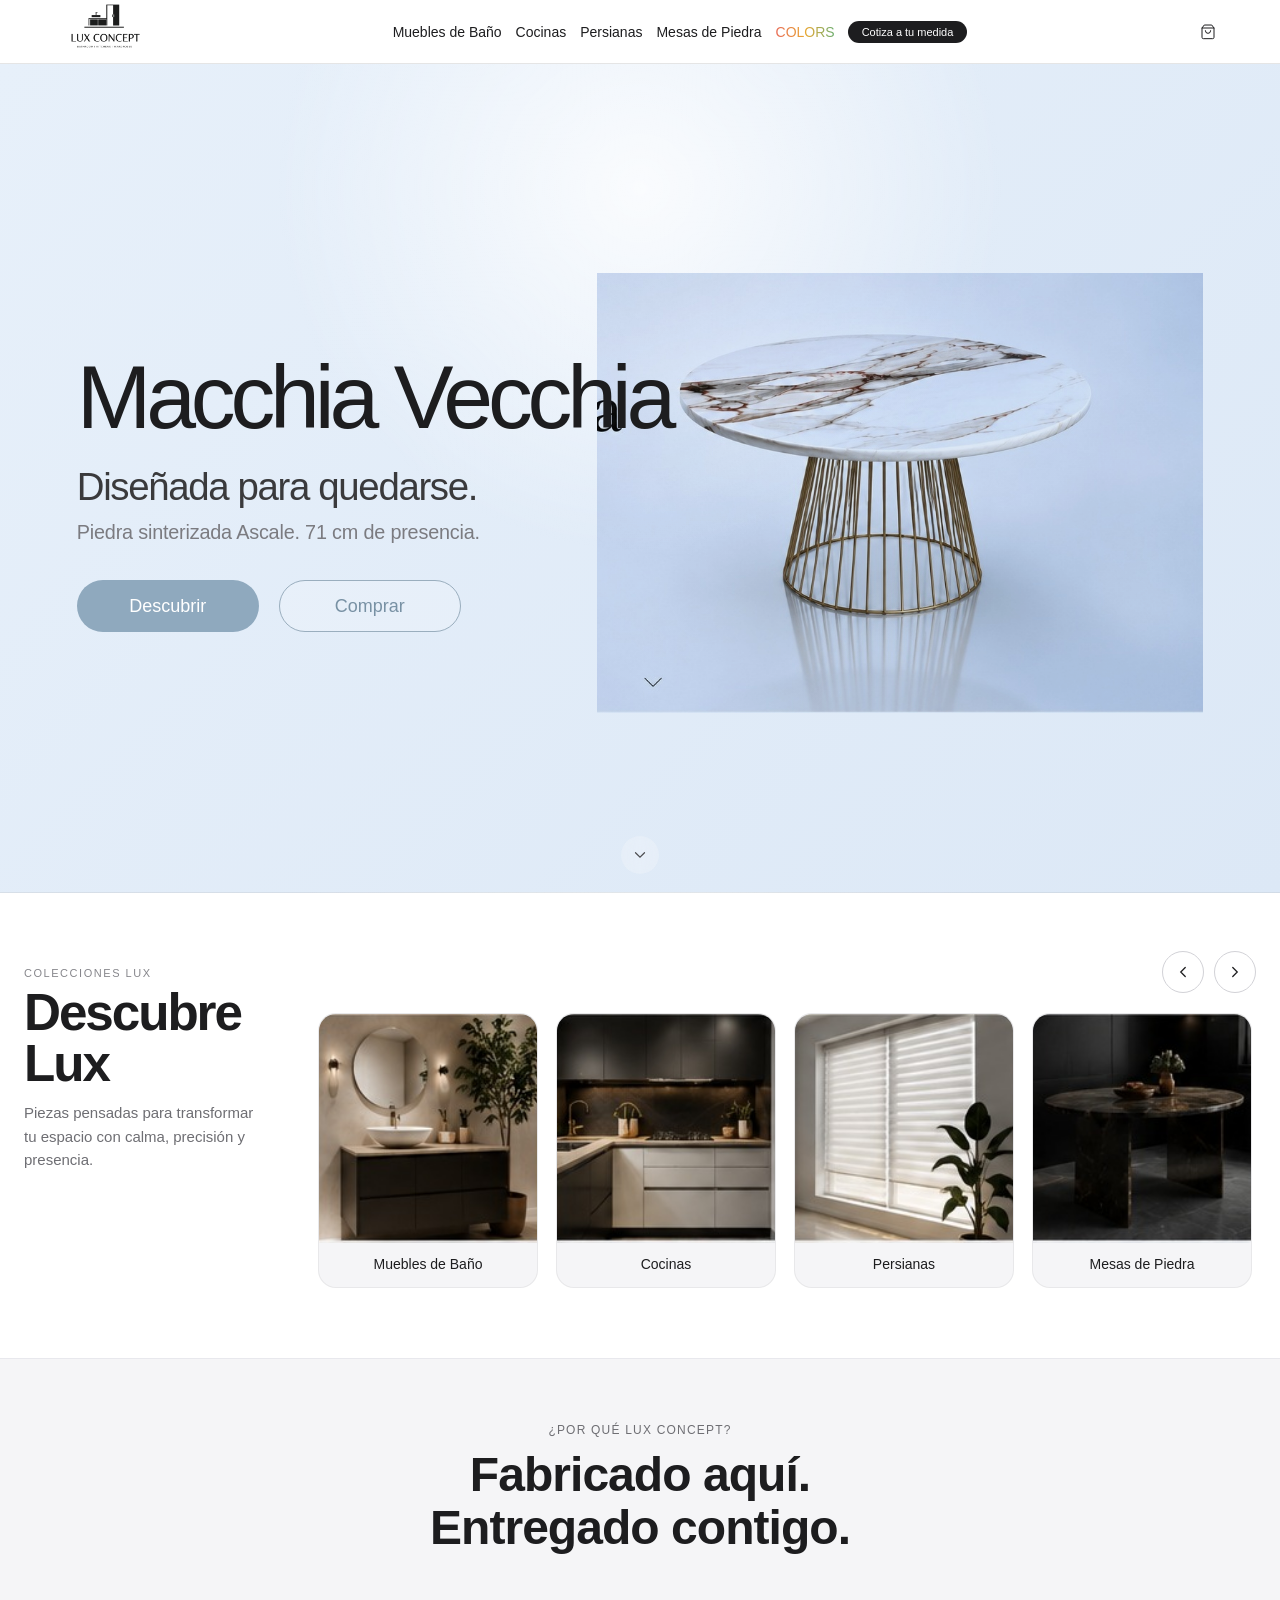
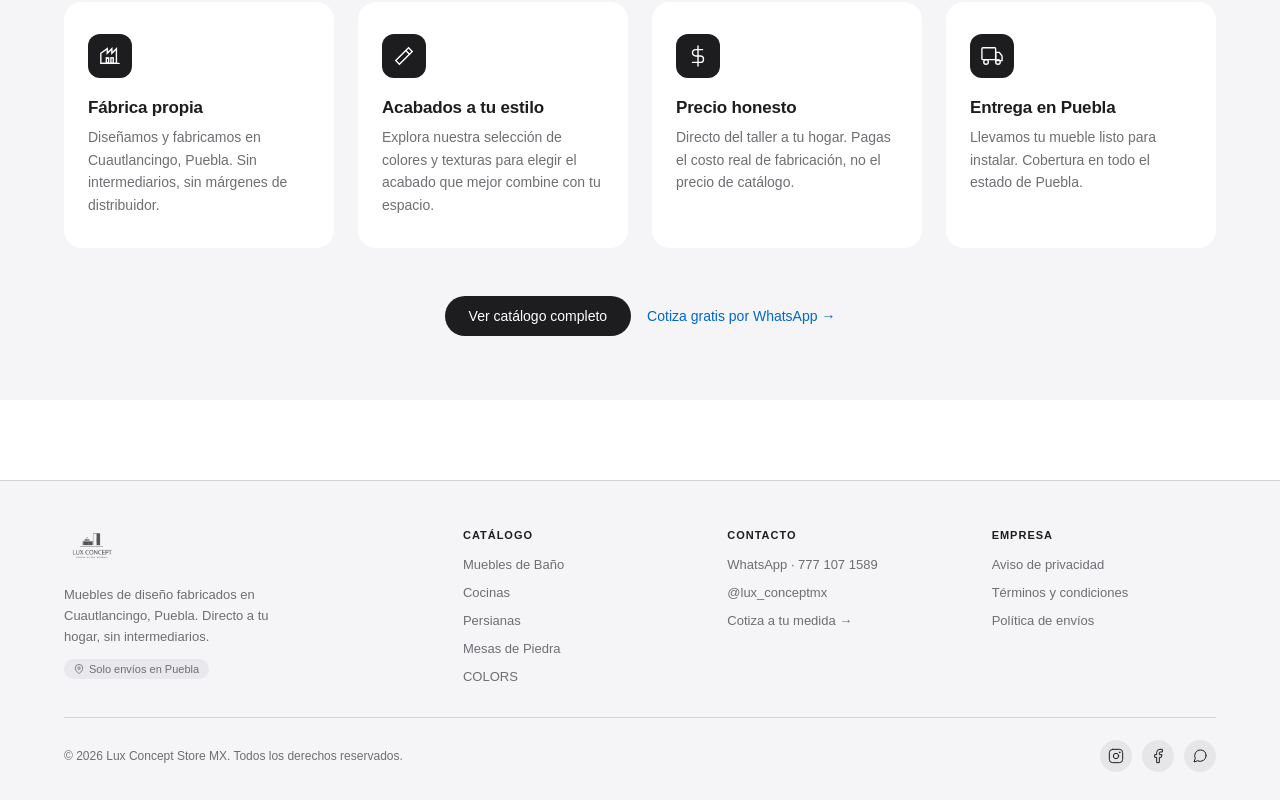
==== index.html @ 11c5e04a "Update index.html" ====
<!DOCTYPE html>
<html lang="es">
<head>
  <meta name="lux-build" content="2026-06-24-lux-self-contained-07">
  <meta charset="UTF-8">
  <link rel="icon" type="image/svg+xml" href="favicon.svg">
  <meta name="description" content="Lux Concept Store MX — Muebles de diseño fabricados en Puebla. Muebles de baño, cocinas, persianas, mesas de piedra y más. Entrega directa en Puebla, sin intermediarios.">
  <meta name="keywords" content="muebles puebla, muebles de baño puebla, cocinas puebla, persianas puebla, mesas de piedra, muebles a medida puebla">
  <meta name="author" content="Lux Concept Store MX">
  <meta name="robots" content="index, follow">
  <meta property="og:title" content="Lux Concept Store MX — Muebles · Puebla">
  <meta property="og:description" content="Muebles de diseño fabricados en Cuautlancingo. Entrega directa en Puebla. Tu espacio, elevado. Hecho para presumirse.">
  <meta property="og:type" content="website">
  <meta property="og:locale" content="es_MX">
  <meta property="og:image" content="https://luxstoremx.netlify.app/assets/campaigns/macchia-vecchia-campaign.png">
  <meta property="og:image:alt" content="Mesa Macchia Vecchia de piedra sinterizada Ascale">
  <link rel="stylesheet" href="css/footer.css">
  <meta name="viewport" content="width=device-width, initial-scale=1.0">
  <title>Lux Concept — Muebles · Puebla</title>
  <link rel="stylesheet" href="css/nav.css">
  <link rel="stylesheet" href="css/main.css">
  <link rel="stylesheet" href="css/mobile.css">
  <link rel="canonical" href="https://luxstoremx.netlify.app/">

  <style>
    html{scroll-behavior:smooth}

    
  </style>


  <style>
    :root{
      --macchia-bg:#e7f0fa;
      --macchia-bg-deep:#dce8f6;
      --macchia-title:#1d1d1f;
      --macchia-tagline:#3a3a3c;
      --macchia-spec:#7b7b80;
      --macchia-blue:#8fa9be;
      --macchia-blue-hover:#7e9ab1;
      --macchia-border:#9aaebe;
      --macchia-font:-apple-system,BlinkMacSystemFont,"SF Pro Display",
                     "SF Pro Text","Helvetica Neue","Segoe UI",Arial,sans-serif;
    }

    .macchia-live{
      width:100%;
      margin:0;
      overflow:hidden;
      background:
        radial-gradient(circle at 50% 15%,rgba(255,255,255,.82),transparent 38%),
        linear-gradient(135deg,var(--macchia-bg) 0%,var(--macchia-bg-deep) 100%);
      border-bottom:1px solid rgba(29,29,31,.08);
    }

    .macchia-live-inner{
      position:relative;
      width:min(1440px,100%);
      min-height:calc(100vh - 72px);
      margin:0 auto;
      padding:72px 6% 42px;
      display:grid;
      grid-template-columns:minmax(360px,.9fr) minmax(520px,1.1fr);
      align-items:center;
      gap:24px;
    }

    .macchia-live-copy{
      position:relative;
      z-index:2;
      max-width:690px;
    }

    .macchia-live-copy h1{
      margin:0;
      color:var(--macchia-title);
      font-family:var(--macchia-font);
      font-size:clamp(64px,7vw,112px);
      font-weight:500;
      line-height:.98;
      letter-spacing:-.058em;
      white-space:nowrap;
      -webkit-font-smoothing:antialiased;
    }

    .macchia-live-tagline{
      margin:24px 0 12px;
      color:var(--macchia-tagline);
      font-family:var(--macchia-font);
      font-size:clamp(30px,3vw,48px);
      font-weight:400;
      line-height:1.08;
      letter-spacing:-.035em;
    }

    .macchia-live-spec{
      margin:0;
      color:var(--macchia-spec);
      font-family:var(--macchia-font);
      font-size:clamp(18px,1.55vw,27px);
      font-weight:400;
      line-height:1.35;
      letter-spacing:-.01em;
    }

    .macchia-live-actions{
      display:flex;
      gap:20px;
      margin-top:34px;
      align-items:center;
    }

    .macchia-live-actions a{
      min-width:182px;
      padding:16px 30px;
      border-radius:999px;
      font-family:var(--macchia-font);
      font-size:18px;
      font-weight:500;
      line-height:1;
      text-align:center;
      text-decoration:none;
      transition:background .2s ease,color .2s ease,transform .2s ease;
      outline:none;
      -webkit-tap-highlight-color:transparent;
    }

    .macchia-live-primary{
      background:var(--macchia-blue);
      color:#fff;
      border:1px solid transparent;
    }

    .macchia-live-primary:hover{
      background:var(--macchia-blue-hover);
      transform:translateY(-1px);
    }

    .macchia-live-secondary{
      background:rgba(255,255,255,.16);
      color:#7891a4;
      border:1px solid var(--macchia-border);
    }

    .macchia-live-secondary:hover{
      background:rgba(255,255,255,.46);
      transform:translateY(-1px);
    }

    .macchia-live-product{
      position:relative;
      min-width:0;
      align-self:stretch;
      display:flex;
      align-items:center;
      justify-content:center;
    }

    .macchia-live-product img{
      display:block;
      width:min(100%,900px);
      height:auto;
      object-fit:contain;
      mix-blend-mode:multiply;
      filter:saturate(.95) contrast(.98);
    }

    .macchia-live-down{
      position:absolute;
      left:50%;
      bottom:18px;
      transform:translateX(-50%);
      width:38px;
      height:38px;
      display:grid;
      place-items:center;
      color:#4b4b4f;
      text-decoration:none;
      border-radius:50%;
      background:rgba(255,255,255,.22);
      backdrop-filter:blur(10px);
      -webkit-backdrop-filter:blur(10px);
    }

    @media(max-width:900px){
      .macchia-live-inner{
        min-height:auto;
        padding:64px 24px 34px;
        grid-template-columns:1fr;
        text-align:center;
      }

      .macchia-live-copy{
        max-width:none;
      }

      .macchia-live-copy h1{
        font-size:clamp(54px,11vw,84px);
        white-space:normal;
      }

      .macchia-live-tagline{
        font-size:clamp(28px,6vw,40px);
      }

      .macchia-live-spec{
        font-size:clamp(17px,4vw,22px);
      }

      .macchia-live-actions{
        justify-content:center;
      }

      .macchia-live-product{
        margin-top:6px;
      }

      .macchia-live-product img{
        width:min(100%,780px);
      }
    }

    @media(max-width:600px){
      .macchia-live-inner{
        padding:56px 18px 22px;
        gap:10px;
      }

      .macchia-live-copy h1{
        font-size:clamp(48px,13vw,72px);
        letter-spacing:-.06em;
      }

      .macchia-live-tagline{
        margin-top:18px;
        font-size:clamp(26px,7vw,36px);
      }

      .macchia-live-spec{
        font-size:16px;
      }

      .macchia-live-actions{
        gap:12px;
        margin-top:24px;
      }

      .macchia-live-actions a{
        min-width:0;
        flex:1;
        padding:14px 18px;
        font-size:16px;
      }

      .macchia-live-product{
        margin-top:8px;
      }

      .macchia-live-product img{
        width:112%;
        max-width:none;
      }

      .macchia-live-down{
        display:none;
      }
    }
  </style>


  <style>
    /* AUTOSUFICIENTE: HERO + CARRUSEL + NAV */
    :root{
      --lux-ice:#e7f0fa;
      --lux-ice-deep:#dce8f6;
      --lux-ink:#1d1d1f;
      --lux-gray:#6e6e73;
      --lux-blue:#8fa9be;
      --lux-blue-hover:#7e9ab1;
      --lux-font:-apple-system,BlinkMacSystemFont,"SF Pro Display","SF Pro Text","Helvetica Neue","Segoe UI",Arial,sans-serif;
    }
    html{scroll-behavior:smooth}
    body,button,input,select,textarea{font-family:var(--lux-font)!important}
    .nav-cta{background:#1d1d1f!important;color:#fff!important}
    .nav-cta:visited{color:#fff!important}
    .nav-cta:hover{background:#343438!important;color:#fff!important}

    .macchia-live{width:100%;margin:0;overflow:hidden;background:radial-gradient(circle at 50% 15%,rgba(255,255,255,.82),transparent 38%),linear-gradient(135deg,var(--lux-ice) 0%,var(--lux-ice-deep) 100%);border-bottom:1px solid rgba(29,29,31,.08)}
    .macchia-live-inner{position:relative;width:min(1440px,100%);min-height:calc(100vh - 72px);margin:0 auto;padding:72px 6% 42px;display:grid;grid-template-columns:minmax(360px,.9fr) minmax(520px,1.1fr);align-items:center;gap:24px}
    .macchia-live-copy{position:relative;z-index:2;max-width:690px}
    .macchia-live-copy h1{margin:0;color:#1d1d1f;font-family:var(--lux-font);font-size:clamp(64px,7vw,112px);font-weight:500;line-height:.98;letter-spacing:-.058em;white-space:nowrap;-webkit-font-smoothing:antialiased}
    .macchia-live-tagline{margin:24px 0 12px;color:#3a3a3c;font-family:var(--lux-font);font-size:clamp(30px,3vw,48px);font-weight:400;line-height:1.08;letter-spacing:-.035em}
    .macchia-live-spec{margin:0;color:#7b7b80;font-family:var(--lux-font);font-size:clamp(18px,1.55vw,27px);font-weight:400;line-height:1.35;letter-spacing:-.01em}
    .macchia-live-actions{display:flex;gap:20px;margin-top:34px;align-items:center}
    .macchia-live-actions a{min-width:182px;padding:16px 30px;border-radius:999px;font-family:var(--lux-font);font-size:18px;font-weight:500;line-height:1;text-align:center;text-decoration:none;transition:background .2s ease,color .2s ease,transform .2s ease;outline:none;-webkit-tap-highlight-color:transparent}
    .macchia-live-primary{background:var(--lux-blue);color:#fff;border:1px solid transparent}
    .macchia-live-primary:hover{background:var(--lux-blue-hover);transform:translateY(-1px)}
    .macchia-live-secondary{background:rgba(255,255,255,.16);color:#7891a4;border:1px solid #9aaebe}
    .macchia-live-secondary:hover{background:rgba(255,255,255,.46);transform:translateY(-1px)}
    .macchia-live-product{position:relative;min-width:0;align-self:stretch;display:flex;align-items:center;justify-content:center}
    .macchia-live-product img{display:block;width:min(100%,900px);height:auto;object-fit:contain;mix-blend-mode:multiply;filter:saturate(.95) contrast(.98)}
    .macchia-live-down{position:absolute;left:50%;bottom:18px;transform:translateX(-50%);width:38px;height:38px;display:grid;place-items:center;color:#4b4b4f;text-decoration:none;border-radius:50%;background:rgba(255,255,255,.22);backdrop-filter:blur(10px);-webkit-backdrop-filter:blur(10px)}

    .lux-discovery{scroll-margin-top:72px;background:#fff;padding:58px 0 66px;overflow:hidden}
    .lux-discovery-inner{width:min(1320px,calc(100% - 48px));margin:0 auto;display:grid;grid-template-columns:260px minmax(0,1fr);grid-template-areas:"copy controls" "copy track";gap:20px 34px;align-items:start}
    .lux-discovery-copy{grid-area:copy;padding-top:16px}
    .lux-discovery-kicker{margin:0 0 8px;color:#86868b;font-size:11px;letter-spacing:.14em;text-transform:uppercase;font-weight:500}
    .lux-discovery-copy h2{margin:0 0 12px;font-family:var(--lux-font);font-size:clamp(34px,4vw,52px);letter-spacing:-.04em;line-height:1;font-weight:600;color:#1d1d1f}
    .lux-discovery-copy p:last-child{margin:0;color:#6e6e73;font-size:15px;line-height:1.55;max-width:240px}
    .lux-discovery-controls{grid-area:controls;display:flex;justify-content:flex-end;gap:10px}
    .lux-discovery-controls button{width:42px;height:42px;border:1px solid #d2d2d7;background:#fff;border-radius:50%;display:grid;place-items:center;cursor:pointer;color:#1d1d1f;transition:background .2s ease,transform .2s ease}
    .lux-discovery-controls button:hover{background:#f5f5f7;transform:translateY(-1px)}
    .lux-category-track{grid-area:track;display:flex;gap:18px;overflow-x:auto;scroll-snap-type:x mandatory;scrollbar-width:none;padding-bottom:4px}
    .lux-category-track::-webkit-scrollbar{display:none}
    .lux-category-card{flex:0 0 220px;scroll-snap-align:start;border-radius:18px;overflow:hidden;background:#f5f5f7;text-decoration:none;color:#1d1d1f;border:1px solid rgba(29,29,31,.06);transition:transform .25s ease,box-shadow .25s ease}
    .lux-category-card:hover{transform:translateY(-4px);box-shadow:0 14px 34px rgba(0,0,0,.08)}
    .lux-category-card img{display:block;width:100%;aspect-ratio:1/1.05;object-fit:cover}
    .lux-category-card span{display:block;padding:13px 16px 15px;text-align:center;font-size:14px;font-weight:500;color:#1d1d1f}

    @media(max-width:900px){
      .macchia-live-inner{min-height:auto;padding:64px 24px 34px;grid-template-columns:1fr;text-align:center}
      .macchia-live-copy{max-width:none}
      .macchia-live-copy h1{font-size:clamp(54px,11vw,84px);white-space:normal}
      .macchia-live-tagline{font-size:clamp(28px,6vw,40px)}
      .macchia-live-spec{font-size:clamp(17px,4vw,22px)}
      .macchia-live-actions{justify-content:center}
      .macchia-live-product{margin-top:6px}
      .macchia-live-product img{width:min(100%,780px)}
      .lux-discovery-inner{grid-template-columns:1fr;grid-template-areas:"copy" "controls" "track"}
      .lux-discovery-copy p:last-child{max-width:500px}
      .lux-discovery-controls{justify-content:flex-start}
    }
    @media(max-width:600px){
      .macchia-live-inner{padding:56px 18px 22px;gap:10px}
      .macchia-live-copy h1{font-size:clamp(48px,13vw,72px);letter-spacing:-.06em}
      .macchia-live-tagline{margin-top:18px;font-size:clamp(26px,7vw,36px)}
      .macchia-live-spec{font-size:16px}
      .macchia-live-actions{gap:12px;margin-top:24px}
      .macchia-live-actions a{min-width:0;flex:1;padding:14px 18px;font-size:16px}
      .macchia-live-product{margin-top:8px}
      .macchia-live-product img{width:112%;max-width:none}
      .macchia-live-down{display:none}
      .lux-discovery{padding:44px 0 54px}
      .lux-discovery-inner{width:min(100% - 28px,1320px)}
      .lux-category-card{flex-basis:72vw;max-width:300px}
    }
  </style>

</head>
<body>

  <!-- NAV -->
  <nav class="nav">
    <div class="nav-inner">
      <a href="index.html" class="nav-logo">
        <img src="assets/logos/logo-black.png" alt="Lux Concept">
      </a>
      <ul class="nav-links">
        <li><a href="pages/bano.html">Muebles de Baño</a></li>
        <li><a href="pages/cocinas.html">Cocinas</a></li>
        <li><a href="pages/persianas.html">Persianas</a></li>
        <li><a href="pages/mesas-piedra.html">Mesas de Piedra</a></li>
        <li><a href="pages/colors.html" class="nav-colors">COLORS</a></li>
        <li>
          <a href="https://wa.me/527771071589?text=Hola%2C%20me%20interesa%20cotizar%20un%20mueble%20a%20medida.%20%C2%BFPodr%C3%ADan%20ayudarme%3F"
             target="_blank" class="nav-cta">Cotiza a tu medida</a>
        </li>
      </ul>
      <div class="nav-actions">
        <a href="#" class="nav-icon" aria-label="Carrito">
          <svg width="16" height="16" viewBox="0 0 24 24" fill="none"
               stroke="currentColor" stroke-width="1.5" stroke-linecap="round">
            <path d="M6 2L3 6v14a2 2 0 0 0 2 2h14a2 2 0 0 0 2-2V6l-3-4z"/>
            <line x1="3" y1="6" x2="21" y2="6"/>
            <path d="M16 10a4 4 0 0 1-8 0"/>
          </svg>
        </a>
        <button class="nav-hamburger" id="hamburger" aria-label="Menú">
          <span></span><span></span><span></span>
        </button>
      </div>
    </div>
  </nav>
  <div class="nav-mobile-menu" id="mobile-menu">
    <a href="pages/bano.html">Muebles de Baño</a>
    <a href="pages/cocinas.html">Cocinas</a>
    <a href="pages/persianas.html">Persianas</a>
    <a href="pages/mesas-piedra.html">Mesas de Piedra</a>
    <a href="pages/colors.html">COLORS</a>
    <a href="https://wa.me/527771071589?text=Hola%2C%20me%20interesa%20cotizar%20un%20mueble%20a%20medida.%20%C2%BFPodr%C3%ADan%20ayudarme%3F" target="_blank" class="nav-cta">Cotiza a tu medida</a>
  </div>



  <!-- CAMPAÑA PRINCIPAL — TEXTO REAL + PRODUCTO -->
  <section class="macchia-live" aria-label="Campaña Mesa Macchia Vecchia">
    <div class="macchia-live-inner">
      <div class="macchia-live-copy">
        <h1>Macchia Vecchia</h1>
        <p class="macchia-live-tagline">Diseñada para quedarse.</p>
        <p class="macchia-live-spec">Piedra sinterizada Ascale. 71 cm de presencia.</p>

        <div class="macchia-live-actions">
          <a class="macchia-live-primary"
             href="pages/mesas-piedra.html#product-mesa-macchia-vecchia">
            Descubrir
          </a>
          <a class="macchia-live-secondary"
             href="pages/mesas-piedra.html?product=macchia-vecchia">
            Comprar
          </a>
        </div>
      </div>

      <div class="macchia-live-product">
        <img
          src="[data-uri]"
          alt="Mesa Macchia Vecchia de piedra sinterizada Ascale"
          width="846"
          height="614"
          fetchpriority="high"
        >
      </div>

      <a class="macchia-live-down" href="#descubre-lux" aria-label="Bajar a Descubre Lux">
        <svg width="18" height="18" viewBox="0 0 24 24" fill="none"
             stroke="currentColor" stroke-width="1.6" stroke-linecap="round">
          <path d="M6 9l6 6 6-6"/>
        </svg>
      </a>
    </div>
  </section>

  <!-- DESCUBRE LUX -->
  <section class="lux-discovery" id="descubre-lux">
    <div class="lux-discovery-inner">
      <div class="lux-discovery-copy">
        <p class="lux-discovery-kicker">Colecciones Lux</p>
        <h2>Descubre Lux</h2>
        <p>Piezas pensadas para transformar tu espacio con calma, precisión y presencia.</p>
      </div>

      <div class="lux-discovery-controls" aria-label="Controles del carrusel">
        <button type="button" id="lux-carousel-prev" aria-label="Anterior">
          <svg width="18" height="18" viewBox="0 0 24 24" fill="none"
               stroke="currentColor" stroke-width="1.7" stroke-linecap="round">
            <path d="M15 18l-6-6 6-6"/>
          </svg>
        </button>
        <button type="button" id="lux-carousel-next" aria-label="Siguiente">
          <svg width="18" height="18" viewBox="0 0 24 24" fill="none"
               stroke="currentColor" stroke-width="1.7" stroke-linecap="round">
            <path d="M9 18l6-6-6-6"/>
          </svg>
        </button>
      </div>

      <div class="lux-category-track" id="lux-category-track">
        <a class="lux-category-card" href="pages/bano.html">
          <img src="assets/campaigns/cards/bano.jpg" alt="Muebles de baño Lux">
          <span>Muebles de Baño</span>
        </a>

        <a class="lux-category-card" href="pages/cocinas.html">
          <img src="assets/campaigns/cards/cocinas.jpg" alt="Cocinas Lux">
          <span>Cocinas</span>
        </a>

        <a class="lux-category-card" href="pages/persianas.html">
          <img src="assets/campaigns/cards/persianas.jpg" alt="Persianas Lux">
          <span>Persianas</span>
        </a>

        <a class="lux-category-card" href="pages/mesas-piedra.html">
          <img src="assets/campaigns/cards/mesas.jpg" alt="Mesas de piedra Lux">
          <span>Mesas de Piedra</span>
        </a>

        <a class="lux-category-card" href="pages/colors.html">
          <img src="assets/campaigns/cards/colors.jpg" alt="Muestrario Colors">
          <span>Colors</span>
        </a>
      </div>
    </div>
  </section>

  <script>
    (() => {
      const track = document.getElementById('lux-category-track');
      const previous = document.getElementById('lux-carousel-prev');
      const next = document.getElementById('lux-carousel-next');

      if (!track || !previous || !next) return;

      const move = direction => {
        const card = track.querySelector('.lux-category-card');
        const distance = card ? card.getBoundingClientRect().width + 18 : 260;
        track.scrollBy({ left: direction * distance, behavior: 'smooth' });
      };

      previous.addEventListener('click', () => move(-1));
      next.addEventListener('click', () => move(1));
    })();
  </script>

  <!-- DIFERENCIADORES -->
  <style>
    .diferenciadores { background:#f5f5f7; border-top:1px solid #e8e8ed; padding:64px 5%; }
    .dif-inner { max-width:1200px; margin:0 auto; text-align:center; }
    .dif-eyebrow { font-size:12px; font-weight:400; letter-spacing:0.1em; text-transform:uppercase; color:#6e6e73; margin-bottom:12px; }
    .dif-title { font-size:clamp(28px,4vw,48px); font-weight:600; letter-spacing:-0.02em; color:#1d1d1f; margin-bottom:48px; line-height:1.1; }
    .dif-grid { display:grid; grid-template-columns:repeat(4,1fr); gap:24px; }
    .dif-card { background:white; border-radius:18px; padding:32px 24px; text-align:left; transition:transform 0.2s ease; }
    .dif-card:hover { transform:translateY(-4px); }
    .dif-icon { width:44px; height:44px; background:#1d1d1f; border-radius:12px; display:flex; align-items:center; justify-content:center; margin-bottom:20px; color:white; }
    .dif-card h3 { font-size:17px; font-weight:600; color:#1d1d1f; margin-bottom:8px; letter-spacing:-0.01em; }
    .dif-card p { font-size:14px; color:#6e6e73; line-height:1.6; }
    .dif-cta { margin-top:48px; display:flex; justify-content:center; gap:16px; align-items:center; flex-wrap:wrap; }
    @media(max-width:900px){ .dif-grid{ grid-template-columns:repeat(2,1fr); } }
    @media(max-width:500px){ .dif-grid{ grid-template-columns:1fr; } }
  </style>

  <section class="diferenciadores">
    <div class="dif-inner">
      <p class="dif-eyebrow">¿Por qué Lux Concept?</p>
      <h2 class="dif-title">Fabricado aquí.<br>Entregado contigo.</h2>
      <div class="dif-grid">

        <div class="dif-card">
          <div class="dif-icon">
            <svg width="22" height="22" viewBox="0 0 24 24" fill="none" stroke="currentColor" stroke-width="1.5" stroke-linecap="round">
              <path d="M2 20V9l7-5v5l5-5v5l5-5v16H2z"/><line x1="2" y1="20" x2="22" y2="20"/>
              <rect x="8" y="14" width="2.5" height="6"/><rect x="13" y="14" width="2.5" height="6"/>
            </svg>
          </div>
          <h3>Fábrica propia</h3>
          <p>Diseñamos y fabricamos en Cuautlancingo, Puebla. Sin intermediarios, sin márgenes de distribuidor.</p>
        </div>

        <div class="dif-card">
          <div class="dif-icon">
            <svg width="22" height="22" viewBox="0 0 24 24" fill="none" stroke="currentColor" stroke-width="1.5" stroke-linecap="round">
              <path d="M3 17L17 3l4 4L7 21z"/><line x1="14" y1="6" x2="18" y2="10"/>
            </svg>
          </div>
          <h3>Acabados a tu estilo</h3>
          <p>Explora nuestra selección de colores y texturas para elegir el acabado que mejor combine con tu espacio.</p>
        </div>

        <div class="dif-card">
          <div class="dif-icon">
            <svg width="22" height="22" viewBox="0 0 24 24" fill="none" stroke="currentColor" stroke-width="1.5" stroke-linecap="round">
              <line x1="12" y1="1" x2="12" y2="23"/>
              <path d="M17 5H9.5a3.5 3.5 0 0 0 0 7h5a3.5 3.5 0 0 1 0 7H6"/>
            </svg>
          </div>
          <h3>Precio honesto</h3>
          <p>Directo del taller a tu hogar. Pagas el costo real de fabricación, no el precio de catálogo.</p>
        </div>

        <div class="dif-card">
          <div class="dif-icon">
            <svg width="22" height="22" viewBox="0 0 24 24" fill="none" stroke="currentColor" stroke-width="1.5" stroke-linecap="round">
              <rect x="1" y="3" width="15" height="13" rx="1"/>
              <path d="M16 8h4l3 4v5h-7V8z"/>
              <circle cx="5.5" cy="18.5" r="2.5"/><circle cx="18.5" cy="18.5" r="2.5"/>
            </svg>
          </div>
          <h3>Entrega en Puebla</h3>
          <p>Llevamos tu mueble listo para instalar. Cobertura en todo el estado de Puebla.</p>
        </div>

      </div>
      <div class="dif-cta">
        <a href="pages/bano.html" class="btn-primary">Ver catálogo completo</a>
        <a href="https://wa.me/527771071589?text=Hola%2C%20me%20interesa%20cotizar%20un%20mueble%20a%20medida.%20%C2%BFPodr%C3%ADan%20ayudarme%3F"
           target="_blank" class="btn-secondary">Cotiza gratis por WhatsApp →</a>
      </div>
    </div>
  </section>

  <!-- FOOTER -->
  <footer class="site-footer">
    <div class="footer-inner">
      <div class="footer-top">
        <div class="footer-brand">
          <img src="assets/logos/logo-black.png" alt="Lux Concept Store MX">
          <p>Muebles de diseño fabricados en Cuautlancingo, Puebla. Directo a tu hogar, sin intermediarios.</p>
          <span class="footer-badge">
            <svg width="10" height="10" viewBox="0 0 24 24" fill="none" stroke="currentColor" stroke-width="2"><path d="M21 10c0 7-9 13-9 13S3 17 3 10a9 9 0 0 1 18 0z"/><circle cx="12" cy="10" r="3"/></svg>
            Solo envíos en Puebla
          </span>
        </div>
        <div class="footer-col">
          <h4>Catálogo</h4>
          <ul>
            <li><a href="pages/bano.html">Muebles de Baño</a></li>
            <li><a href="pages/cocinas.html">Cocinas</a></li>
            <li><a href="pages/persianas.html">Persianas</a></li>
            <li><a href="pages/mesas-piedra.html">Mesas de Piedra</a></li>
            <li><a href="pages/colors.html">COLORS</a></li>
          </ul>
        </div>
        <div class="footer-col">
          <h4>Contacto</h4>
          <ul>
            <li><a href="https://wa.me/527771071589" target="_blank">WhatsApp · 777 107 1589</a></li>
            <li><a href="https://www.instagram.com/lux_conceptmx/" target="_blank">@lux_conceptmx</a></li>
            <li><a href="https://wa.me/527771071589?text=Hola%2C%20me%20interesa%20cotizar." target="_blank">Cotiza a tu medida →</a></li>
          </ul>
        </div>
        <div class="footer-col">
          <h4>Empresa</h4>
          <ul>
            <li><a href="pages/legal.html#privacidad">Aviso de privacidad</a></li>
            <li><a href="pages/legal.html#terminos">Términos y condiciones</a></li>
            <li><a href="pages/legal.html#envios">Política de envíos</a></li>
          </ul>
        </div>
      </div>
      <div class="footer-bottom">
        <p class="footer-copy">© 2026 Lux Concept Store MX. Todos los derechos reservados.</p>
        <div class="footer-social">
          <a href="https://www.instagram.com/lux_conceptmx/" target="_blank" aria-label="Instagram">
            <svg viewBox="0 0 24 24" fill="none" stroke="currentColor" stroke-width="1.5" stroke-linecap="round"><rect x="2" y="2" width="20" height="20" rx="5"/><circle cx="12" cy="12" r="4"/><circle cx="17.5" cy="6.5" r="0.5" fill="currentColor"/></svg>
          </a>
          <a href="https://www.facebook.com/profile.php?id=61570695387130" target="_blank" aria-label="Facebook">
            <svg viewBox="0 0 24 24" fill="none" stroke="currentColor" stroke-width="1.5" stroke-linecap="round"><path d="M18 2h-3a5 5 0 0 0-5 5v3H7v4h3v8h4v-8h3l1-4h-4V7a1 1 0 0 1 1-1h3z"/></svg>
          </a>
          <a href="https://wa.me/527771071589" target="_blank" aria-label="WhatsApp">
            <svg viewBox="0 0 24 24" fill="none" stroke="currentColor" stroke-width="1.5" stroke-linecap="round"><path d="M21 11.5a8.38 8.38 0 0 1-.9 3.8 8.5 8.5 0 0 1-7.6 4.7 8.38 8.38 0 0 1-3.8-.9L3 21l1.9-5.7a8.38 8.38 0 0 1-.9-3.8 8.5 8.5 0 0 1 4.7-7.6 8.38 8.38 0 0 1 3.8-.9h.5a8.48 8.48 0 0 1 8 8v.5z"/></svg>
          </a>
        </div>
      </div>
    </div>
  </footer>
  <script>
    const hamburger = document.getElementById('hamburger');
    const mobileMenu = document.getElementById('mobile-menu');
    if (hamburger && mobileMenu) {
      hamburger.addEventListener('click', () => mobileMenu.classList.toggle('open'));
      mobileMenu.querySelectorAll('a').forEach(a => a.addEventListener('click', () => mobileMenu.classList.remove('open')));
    }
  </script>
  <script src="js/cart.js"></script>
</body>
</html>
---- css/footer.css ----
/* ================================================
   FOOTER — Lux Concept Store MX
   ================================================ */
.site-footer {
  background: #f5f5f7;
  border-top: 1px solid #d2d2d7;
  padding: 48px 5% 28px;
  margin-top: 80px;
  font-family: -apple-system, BlinkMacSystemFont, "SF Pro Text", "Helvetica Neue", Arial, sans-serif;
}
.footer-inner {
  max-width: 1200px;
  margin: 0 auto;
}
.footer-top {
  display: grid;
  grid-template-columns: 1.6fr repeat(3, 1fr);
  gap: 40px;
  padding-bottom: 32px;
  border-bottom: 1px solid #d2d2d7;
}
.footer-brand img {
  height: 40px;
  opacity: 0.75;
}
.footer-brand p {
  font-size: 13px;
  color: #6e6e73;
  line-height: 1.6;
  margin-top: 12px;
  max-width: 210px;
}
.footer-badge {
  display: inline-flex;
  align-items: center;
  gap: 5px;
  font-size: 11px;
  color: #6e6e73;
  background: #e8e8ed;
  border-radius: 20px;
  padding: 4px 10px;
  margin-top: 12px;
}
.footer-col h4 {
  font-size: 11px;
  font-weight: 600;
  letter-spacing: 0.09em;
  text-transform: uppercase;
  color: #1d1d1f;
  margin-bottom: 14px;
}
.footer-col ul {
  list-style: none;
  display: flex;
  flex-direction: column;
  gap: 10px;
}
.footer-col ul li a {
  font-size: 13px;
  color: #6e6e73;
  text-decoration: none;
  transition: color 0.15s ease;
}
.footer-col ul li a:hover { color: #1d1d1f; }
.footer-bottom {
  display: flex;
  align-items: center;
  justify-content: space-between;
  padding-top: 22px;
  flex-wrap: wrap;
  gap: 14px;
}
.footer-copy {
  font-size: 12px;
  color: #6e6e73;
}
.footer-social {
  display: flex;
  gap: 10px;
  align-items: center;
}
.footer-social a {
  display: flex;
  align-items: center;
  justify-content: center;
  width: 32px;
  height: 32px;
  border-radius: 50%;
  background: rgba(0,0,0,0.06);
  color: #1d1d1f;
  transition: background 0.15s ease;
  text-decoration: none;
}
.footer-social a:hover { background: rgba(0,0,0,0.13); }
.footer-social a svg { width: 16px; height: 16px; }

@media (max-width: 768px) {
  .footer-top {
    grid-template-columns: 1fr 1fr;
    gap: 28px;
  }
  .footer-brand { grid-column: 1 / -1; }
  .footer-bottom { flex-direction: column; align-items: flex-start; }
}
@media (max-width: 480px) {
  .footer-top { grid-template-columns: 1fr; }
}
---- css/nav.css ----
/* ================================================
   VARIABLES GLOBALES
   Cambia un valor aquí = cambia en toda la página
   ================================================ */
:root {
  /* La fuente de Apple. El navegador usa SF Pro si está disponible,
     si no, cae al siguiente en la lista */
  --font: -apple-system, BlinkMacSystemFont, "SF Pro Display",
          "SF Pro Text", "Helvetica Neue", Arial, sans-serif;

  --color-dark:  #1d1d1f; /* Negro de Apple (no es negro puro) */
  --color-muted: #6e6e73; /* Gris de Apple */
  --color-bg:    #ffffff;
}

/* RESET: Borra márgenes y paddings que el navegador pone solo */
*, *::before, *::after {
  margin: 0;
  padding: 0;
  box-sizing: border-box;
}

body {
  font-family: var(--font);
  background: var(--color-bg);
  color: var(--color-dark);
  -webkit-font-smoothing: antialiased;
  /* ↑ Hace el texto más suave, igual que Apple */
}

/* ================================================
   NAV — Contenedor principal
   ================================================ */
.nav {
  position: sticky;  /* Se pega arriba al hacer scroll */
  top: 0;
  z-index: 999;      /* Siempre visible encima de todo */
  height: 64px;      /* Apple usa exactamente 48px */

  /* Efecto vidrio esmerilado de Apple */
  background: rgba(255, 255, 255, 0.85);
  backdrop-filter: saturate(180%) blur(20px);
  -webkit-backdrop-filter: saturate(180%) blur(20px);

  border-bottom: 1px solid rgba(0, 0, 0, 0.1);
}

/* INNER: Centra el contenido y pone límite de ancho */
.nav-inner {
  max-width: 1200px;   /* No se estira más de 1200px */
  margin: 0 auto;      /* Se centra en pantallas grandes */
  height: 100%;
  display: flex;
  align-items: center;
  justify-content: space-between;
  padding: 0 16px;
}

/* ================================================
   LOGO
   ================================================ */
.nav-logo img {
  height: 70px;   /* Altura compacta del logo */
  display: block;
  /* El logo negro se verá bien sobre el fondo blanco */
}

/* ================================================
   LINKS CENTRALES
   ================================================ */
.nav-links {
  display: flex;
  align-items: center;
  list-style: none;  /* Quita los puntos de la lista */
  gap: 0;
}

.nav-links a {
  display: block;
  font-size: 14px;
  font-weight: 400;
  color: var(--color-dark);
  text-decoration: none;
  padding: 0 7px;
  white-space: nowrap; /* El texto no se parte en dos líneas */
  transition: color 0.15s ease;
}

.nav-links a:hover {
  color: var(--color-muted);
}

/* COLORS: Link especial con animación de color */
.nav-colors {
  font-weight: 500 !important;
  background: linear-gradient(
    90deg, #e85d5d, #e8a835, #4caf7d, #5b8fe8, #a855f7
  );
  background-clip: text;
  -webkit-background-clip: text;
  -webkit-text-fill-color: transparent;
  background-size: 200% auto;
  animation: colorsShift 3s linear infinite;
}

@keyframes colorsShift {
  to { background-position: 200% center; }
}

/* DISEÑALO TÚ MISMO: Píldora negra como el CTA de Apple */
.nav-cta {
  background: var(--color-dark) !important;
  color: white !important;
  padding: 5px 14px !important;
  border-radius: 20px;
  font-size: 11px !important;
  font-weight: 500 !important;
  margin-left: 6px;
  transition: background 0.15s ease !important;
}

.nav-cta:hover {
  background: #515154 !important;
  color: white !important;
}

/* ================================================
   ÍCONOS DE LA DERECHA (login y carrito)
   ================================================ */
.nav-actions {
  display: flex;
  align-items: center;
  gap: 4px;
}

.nav-icon {
  display: flex;
  align-items: center;
  justify-content: center;
  width: 32px;
  height: 32px;
  color: var(--color-dark);
  border-radius: 50%;
  transition: background 0.15s ease;
}

.nav-icon:hover {
  background: rgba(0, 0, 0, 0.06);
}
---- css/main.css ----
/* ================================================
   HERO — La sección principal al entrar a la página
   Estilo Apple: imagen a la derecha, texto a la izquierda
   ================================================ */
* {
  font-family: -apple-system, BlinkMacSystemFont, "SF Pro Display",
               "SF Pro Text", "Helvetica Neue", Arial, sans-serif;
  -webkit-font-smoothing: antialiased;
  -moz-osx-font-smoothing: grayscale;
}

.hero {
  min-height: calc(100svh - 64px);
  /* ↑ Ocupa toda la pantalla de alto */

  display: grid;
  grid-template-columns: 1fr 1fr;
  /* ↑ Dos columnas iguales: texto | imagen */

  align-items: center;
  padding: 34px 5% 48px;
  /* ↑ Espacio arriba para que no tape el nav */

  max-width: 1200px;
  margin: 0 auto;
  gap: 48px;
}

/* COLUMNA IZQUIERDA: El texto */
.hero-text {}

.hero-eyebrow {
  /*i El texto pequeño de arrba, como Apple pone "iPhone 16 Pro" */
  font-size: 12px;
  font-weight: 400;
  letter-spacing: 0.1em;
  text-transform: uppercase;
  color: #6e6e73;
  margin-bottom: 16px;
}

.hero-title {
  /* El titular grande */
  font-size: clamp(40px, 5vw, 72px);
  /* ↑ clamp = mínimo 40px, ideal 5% del ancho, máximo 72px */
  /* Se ajusta solo según el tamaño de pantalla */

  font-weight: 600;
  line-height: 1.05;
  letter-spacing: -0.02em;
  color: #1d1d1f;
  margin-bottom: 20px;
}

.hero-title em {
  /* La parte en cursiva del título */
  font-style: italic;
  font-weight: 300;
}

.hero-subtitle {
  font-size: 17px;
  font-weight: 400;
  color: #6e6e73;
  line-height: 1.6;
  margin-bottom: 36px;
  max-width: 400px;
}

/* BOTONES */
.hero-actions {
  display: flex;
  gap: 14px;
  align-items: center;
}

.btn-primary {
  /* Botón principal — negro como Apple */
  display: inline-block;
  font-size: 14px;
  font-weight: 500;
  color: white;
  background: #1d1d1f;
  padding: 12px 24px;
  border-radius: 980px;
  /* ↑ 980px = píldora perfecta, el truco de Apple */
  text-decoration: none;
  transition: background 0.2s ease;
}

.btn-primary:hover {
  background: #515154;
}

.btn-secondary {
  /* Botón secundario — solo texto con flecha */
  display: inline-block;
  font-size: 14px;
  font-weight: 400;
  color: #0066cc;
  /* ↑ El azul de Apple */
  text-decoration: none;
  transition: opacity 0.2s ease;
}

.btn-secondary:hover {
  opacity: 0.7;
}

/* COLUMNA DERECHA: La imagen */
.hero-visual {
  display: flex;
  justify-content: center;
  align-items: center;
}

.hero-img-box {
  /* El cuadro gris que contiene la imagen del producto */
  width: 100%;
  aspect-ratio: 1;
  /* ↑ Siempre cuadrado, sin importar el ancho */
  background: #f5f5f7;
  border-radius: 24px;
  display: flex;
  align-items: center;
  justify-content: center;
  overflow: hidden;
  position: relative;
}

.hero-img-box img {
  width: 75%;
  height: 75%;
  object-fit: contain;
  /* ↑ La imagen se ajusta sin recortarse */
}

.hero-badge {
  /* La etiqueta que aparece encima de la imagen */
  position: absolute;
  bottom: 20px;
  left: 20px;
  background: rgba(0, 0, 0, 0.75);
  backdrop-filter: blur(10px);
  color: white;
  padding: 8px 14px;
  border-radius: 10px;
  font-size: 12px;
}

.hero-badge span {
  /* El texto pequeño encima del badge */
  display: block;
  font-size: 10px;
  font-weight: 300;
  color: rgba(255,255,255,0.5);
  letter-spacing: 0.08em;
  text-transform: uppercase;
  margin-bottom: 2px;
}
---- css/mobile.css ----
/* ================================================
   MOBILE.CSS — Lux Concept Store MX
   ================================================ */

/* ── NAV: oculta links en móvil, muestra hamburguesa ── */
@media (max-width: 900px) {
  .nav-links { display: none; }

  .nav-hamburger {
    display: flex;
    flex-direction: column;
    gap: 5px;
    cursor: pointer;
    padding: 6px;
    border: none;
    background: transparent;
    margin-left: 8px;
  }
  .nav-hamburger span {
    display: block;
    width: 22px;
    height: 1.5px;
    background: #1d1d1f;
    border-radius: 2px;
    transition: all 0.25s ease;
  }

  .nav-mobile-menu {
    position: fixed;
    top: 64px;
    left: 0;
    right: 0;
    background: rgba(255,255,255,0.97);
    backdrop-filter: blur(20px);
    -webkit-backdrop-filter: blur(20px);
    border-bottom: 1px solid rgba(0,0,0,0.1);
    padding: 8px 5% 24px;
    z-index: 998;
    display: none;
    flex-direction: column;
  }
  .nav-mobile-menu.open { display: flex; }

  .nav-mobile-menu a {
    font-size: 17px;
    color: #1d1d1f;
    text-decoration: none;
    padding: 14px 0;
    border-bottom: 1px solid #f0f0f0;
    font-family: -apple-system, BlinkMacSystemFont, sans-serif;
    font-weight: 400;
  }
  .nav-mobile-menu a:last-child { border-bottom: none; }
  .nav-mobile-menu .nav-cta {
    margin-top: 12px;
    background: #1d1d1f;
    color: white !important;
    padding: 14px 24px;
    border-radius: 980px;
    text-align: center;
    font-size: 15px !important;
    font-weight: 500;
    border: none;
  }
}

/* Oculta hamburguesa en desktop */
@media (min-width: 901px) {
  .nav-hamburger { display: none; }
  .nav-mobile-menu { display: none !important; }
}

/* ── HERO MOBILE ── */
@media (max-width: 768px) {
  .hero {
    grid-template-columns: 1fr;
    padding: 30px 5% 48px;
    gap: 28px;
    min-height: auto;
  }
  .hero-visual { order: -1; }
  .hero-img-box { max-width: 340px; margin: 0 auto; }
  .hero-title { font-size: clamp(32px, 8vw, 48px); }
  .hero-subtitle { max-width: 100%; }
  .hero-actions { flex-direction: column; align-items: flex-start; gap: 12px; }
}

/* ── PRODUCT SECTION MOBILE ── */
@media (max-width: 768px) {
  .product-section {
    grid-template-columns: 1fr;
    gap: 32px;
  }
  .product-viewer { position: static; }
  .product-title { font-size: 28px; }
  .price-amount { font-size: 36px; }
}

/* ── GRIDS DE CATÁLOGOS MOBILE ── */
@media (max-width: 600px) {
  .nuur-grid,
  .mesas-grid,
  .catalog-grid {
    grid-template-columns: 1fr;
  }
}

/* ── TABS STICKY MOBILE ── */
@media (max-width: 480px) {
  .cat-tabs { padding: 0 4%; }
  .cat-tab { font-size: 13px; padding: 12px 14px; }
  .brand-tabs { top: 64px; }
}

/* ── COLORS GRID MOBILE ── */
@media (max-width: 600px) {
  .cgrid { grid-template-columns: repeat(2, 1fr); }
}
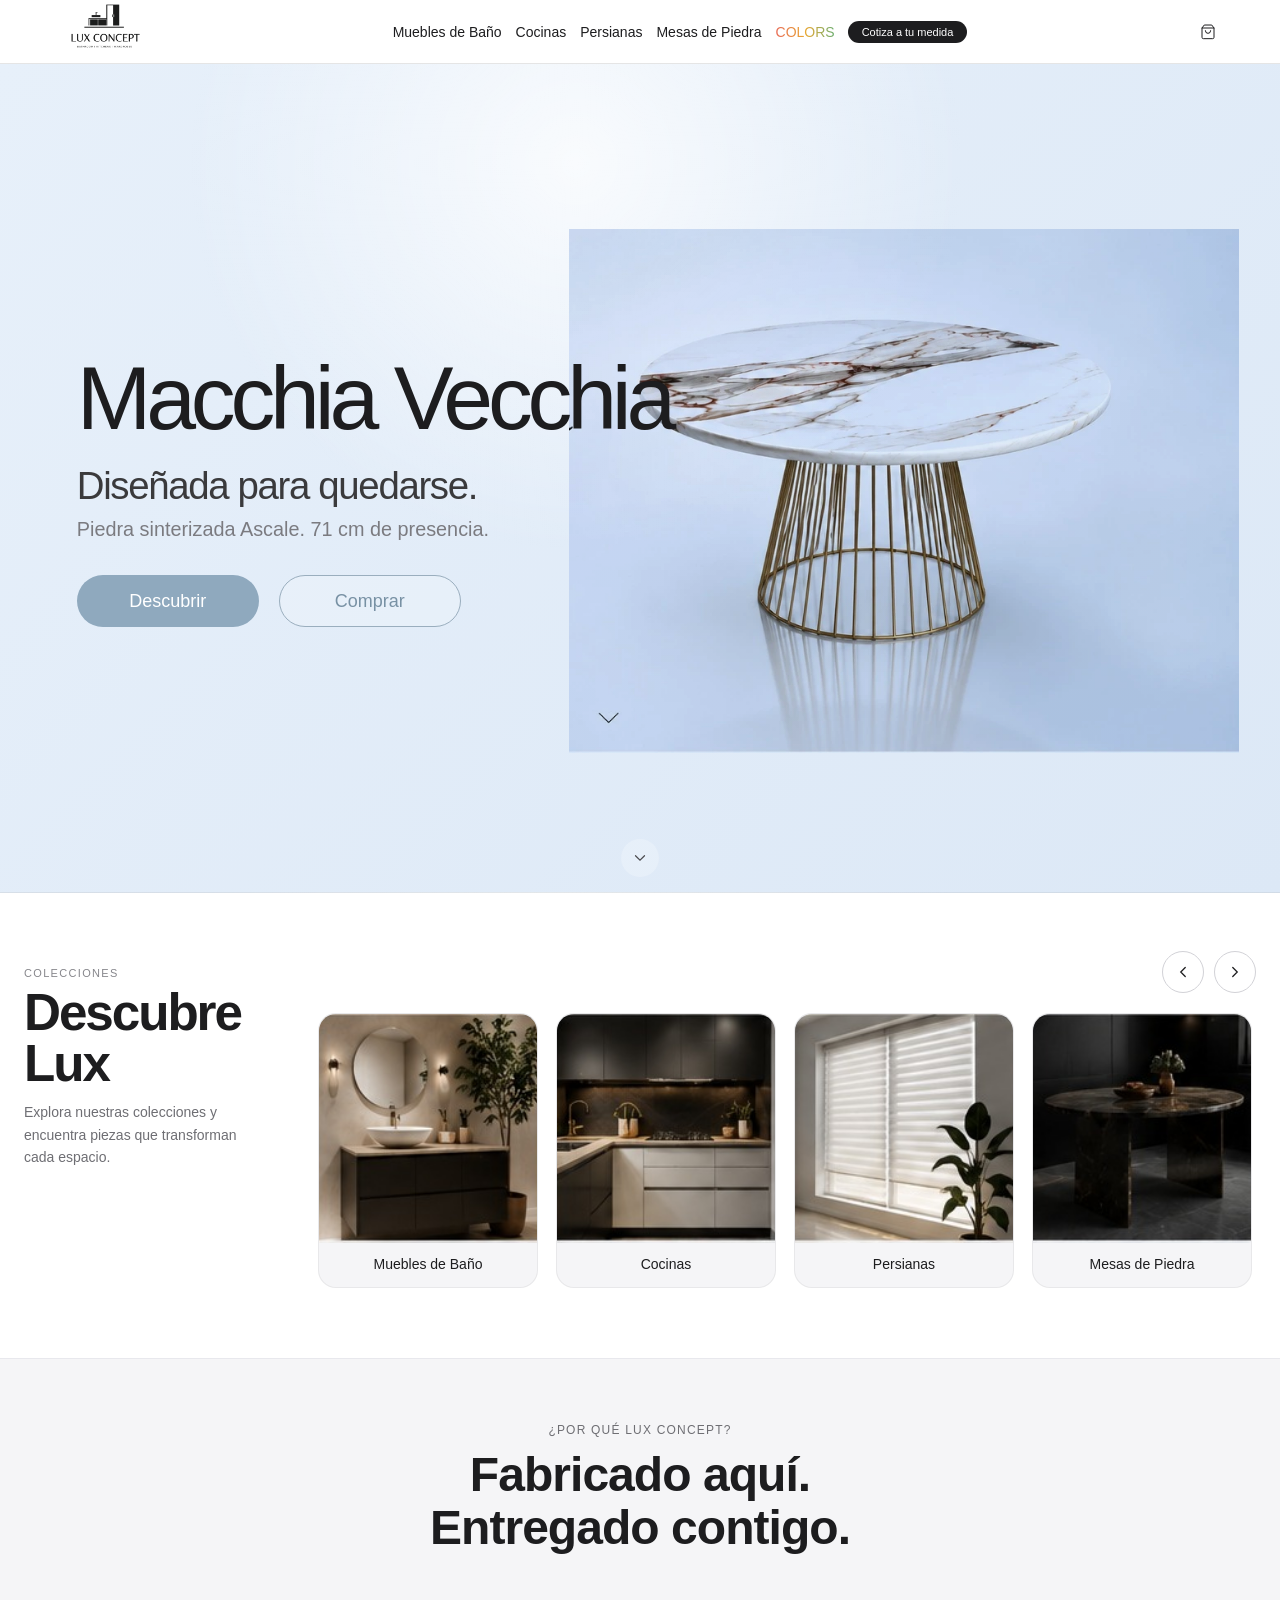
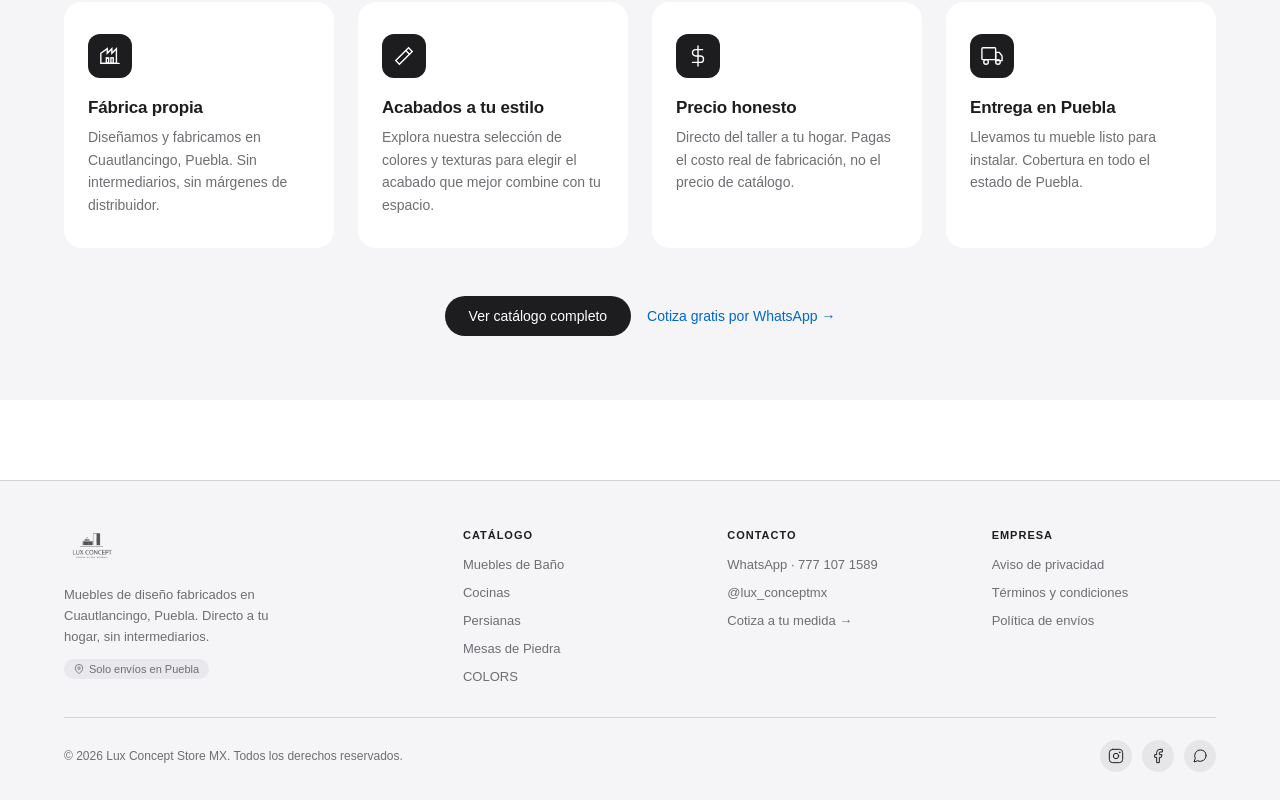
==== commit 64951ae9: "Update index.html" ====
--- a/index.html
+++ b/index.html
@@ -1,7 +1,7 @@
 <!DOCTYPE html>
 <html lang="es">
 <head>
-  <meta name="lux-build" content="2026-06-24-lux-self-contained-07">
+  <meta name="lux-build" content="2026-06-24-repaired-verified-08">
   <meta charset="UTF-8">
   <link rel="icon" type="image/svg+xml" href="favicon.svg">
   <meta name="description" content="Lux Concept Store MX — Muebles de diseño fabricados en Puebla. Muebles de baño, cocinas, persianas, mesas de piedra y más. Entrega directa en Puebla, sin intermediarios.">
@@ -25,56 +25,264 @@
   <style>
     html{scroll-behavior:smooth}
 
-    
-  </style>
-
-
-  <style>
-    :root{
-      --macchia-bg:#e7f0fa;
-      --macchia-bg-deep:#dce8f6;
-      --macchia-title:#1d1d1f;
-      --macchia-tagline:#3a3a3c;
-      --macchia-spec:#7b7b80;
-      --macchia-blue:#8fa9be;
-      --macchia-blue-hover:#7e9ab1;
-      --macchia-border:#9aaebe;
-      --macchia-font:-apple-system,BlinkMacSystemFont,"SF Pro Display",
-                     "SF Pro Text","Helvetica Neue","Segoe UI",Arial,sans-serif;
-    }
-
-    .macchia-live{
+    .macchia-exact{
       width:100%;
       margin:0;
       overflow:hidden;
+      background:#dce8f7;
+      border-bottom:1px solid rgba(29,29,31,.08);
+    }
+    .macchia-exact-media{
+      position:relative;
+      width:100%;
+      margin:0;
+    }
+    .macchia-exact-media picture,
+    .macchia-exact-media img{
+      display:block;
+      width:100%;
+      height:auto;
+    }
+
+    .macchia-exact-link{
+      position:absolute;
+      z-index:3;
+      font-size:0;
+      color:transparent;
+      border-radius:999px;
+      outline:none!important;
+      box-shadow:none!important;
+      -webkit-tap-highlight-color:transparent;
+    }
+    .macchia-exact-link:focus,
+    .macchia-exact-link:focus-visible,
+    .macchia-exact-link:active{
+      outline:none!important;
+      box-shadow:none!important;
+    }
+
+    /* Posiciones exactas sobre el banner horizontal */
+    .macchia-exact-discover{
+      left:7.4%;
+      top:62.0%;
+      width:10.1%;
+      height:7.4%;
+    }
+    .macchia-exact-buy{
+      left:19.1%;
+      top:62.0%;
+      width:10.2%;
+      height:7.4%;
+    }
+    .macchia-exact-down{
+      position:absolute;
+      left:50%;
+      bottom:3.4%;
+      transform:translateX(-50%);
+      color:#1d1d1f;
+      text-decoration:none;
+      display:flex;
+      width:34px;
+      height:34px;
+      align-items:center;
+      justify-content:center;
+      border-radius:50%;
+      -webkit-tap-highlight-color:transparent;
+    }
+
+    .lux-discovery{
+      scroll-margin-top:72px;
+      background:#fff;
+      padding:58px 0 66px;
+      overflow:hidden;
+    }
+    .lux-discovery-inner{
+      width:min(1320px,calc(100% - 48px));
+      margin:0 auto;
+      display:grid;
+      grid-template-columns:260px minmax(0,1fr);
+      grid-template-areas:
+        "copy controls"
+        "copy track";
+      gap:20px 34px;
+      align-items:start;
+    }
+    .lux-discovery-copy{
+      grid-area:copy;
+      padding-top:16px;
+    }
+    .lux-discovery-kicker{
+      margin:0 0 8px;
+      color:#86868b;
+      font-size:11px;
+      letter-spacing:.12em;
+      text-transform:uppercase;
+    }
+    .lux-discovery-copy h2{
+      margin:0 0 12px;
+      font-size:clamp(34px,4vw,52px);
+      letter-spacing:-.04em;
+      line-height:1;
+      font-weight:600;
+      color:#1d1d1f;
+    }
+    .lux-discovery-copy p:last-child{
+      margin:0;
+      color:#6e6e73;
+      font-size:14px;
+      line-height:1.6;
+      max-width:240px;
+    }
+
+    .lux-discovery-controls{
+      grid-area:controls;
+      display:flex;
+      justify-content:flex-end;
+      gap:10px;
+    }
+    .lux-discovery-controls button{
+      width:42px;
+      height:42px;
+      border:1px solid #d2d2d7;
+      background:#fff;
+      border-radius:50%;
+      display:grid;
+      place-items:center;
+      cursor:pointer;
+      color:#1d1d1f;
+      transition:background .2s ease,transform .2s ease;
+    }
+    .lux-discovery-controls button:hover{
+      background:#f5f5f7;
+      transform:translateY(-1px);
+    }
+
+    .lux-category-track{
+      grid-area:track;
+      display:flex;
+      gap:18px;
+      overflow-x:auto;
+      scroll-snap-type:x mandatory;
+      scrollbar-width:none;
+      padding-bottom:4px;
+    }
+    .lux-category-track::-webkit-scrollbar{display:none}
+
+    .lux-category-card{
+      flex:0 0 220px;
+      scroll-snap-align:start;
+      border-radius:18px;
+      overflow:hidden;
+      background:#f5f5f7;
+      text-decoration:none;
+      color:#1d1d1f;
+      border:1px solid rgba(29,29,31,.06);
+      transition:transform .25s ease,box-shadow .25s ease;
+    }
+    .lux-category-card:hover{
+      transform:translateY(-4px);
+      box-shadow:0 14px 34px rgba(0,0,0,.08);
+    }
+    .lux-category-card img{
+      display:block;
+      width:100%;
+      aspect-ratio:1/1.05;
+      object-fit:cover;
+    }
+    .lux-category-card span{
+      display:block;
+      padding:13px 16px 15px;
+      text-align:center;
+      font-size:14px;
+      font-weight:500;
+    }
+
+    @media(max-width:900px){
+      .lux-discovery-inner{
+        grid-template-columns:1fr;
+        grid-template-areas:
+          "copy"
+          "controls"
+          "track";
+      }
+      .lux-discovery-copy p:last-child{max-width:500px}
+      .lux-discovery-controls{justify-content:flex-start}
+    }
+
+    @media(max-width:700px){
+      .macchia-exact-discover{
+        left:32.1%;
+        top:24.4%;
+        width:17.8%;
+        height:5.6%;
+      }
+      .macchia-exact-buy{
+        left:51.2%;
+        top:24.4%;
+        width:17.2%;
+        height:5.6%;
+      }
+      .macchia-exact-down{display:none}
+
+      .lux-discovery{
+        padding:44px 0 54px;
+      }
+      .lux-discovery-inner{
+        width:min(100% - 28px,1320px);
+      }
+      .lux-category-card{
+        flex-basis:72vw;
+        max-width:300px;
+      }
+    }
+  </style>
+
+
+  <style>
+    :root{
+      --mv-bg:#e7f0fa;
+      --mv-bg-deep:#dce8f6;
+      --mv-title:#1d1d1f;
+      --mv-tagline:#3a3a3c;
+      --mv-spec:#7b7b80;
+      --mv-blue:#8fa9be;
+      --mv-blue-hover:#7e9ab1;
+      --mv-border:#9aaebe;
+      --mv-font:-apple-system,BlinkMacSystemFont,"SF Pro Display","SF Pro Text",
+                "Helvetica Neue","Segoe UI",Arial,sans-serif;
+    }
+
+    .macchia-real{
+      width:100%;
+      overflow:hidden;
       background:
-        radial-gradient(circle at 50% 15%,rgba(255,255,255,.82),transparent 38%),
-        linear-gradient(135deg,var(--macchia-bg) 0%,var(--macchia-bg-deep) 100%);
+        radial-gradient(circle at 45% 12%,rgba(255,255,255,.78),transparent 38%),
+        linear-gradient(135deg,var(--mv-bg),var(--mv-bg-deep));
       border-bottom:1px solid rgba(29,29,31,.08);
     }
 
-    .macchia-live-inner{
+    .macchia-real-inner{
       position:relative;
       width:min(1440px,100%);
       min-height:calc(100vh - 72px);
       margin:0 auto;
-      padding:72px 6% 42px;
+      padding:64px 6% 38px;
       display:grid;
-      grid-template-columns:minmax(360px,.9fr) minmax(520px,1.1fr);
+      grid-template-columns:minmax(370px,.92fr) minmax(520px,1.08fr);
+      gap:18px;
       align-items:center;
-      gap:24px;
-    }
-
-    .macchia-live-copy{
+    }
+
+    .macchia-real-copy{
       position:relative;
       z-index:2;
-      max-width:690px;
-    }
-
-    .macchia-live-copy h1{
+      max-width:700px;
+    }
+
+    .macchia-real h1{
       margin:0;
-      color:var(--macchia-title);
-      font-family:var(--macchia-font);
+      color:var(--mv-title);
+      font-family:var(--mv-font);
       font-size:clamp(64px,7vw,112px);
       font-weight:500;
       line-height:.98;
@@ -83,92 +291,90 @@
       -webkit-font-smoothing:antialiased;
     }
 
-    .macchia-live-tagline{
-      margin:24px 0 12px;
-      color:var(--macchia-tagline);
-      font-family:var(--macchia-font);
+    .macchia-real-tagline{
+      margin:22px 0 10px;
+      color:var(--mv-tagline);
+      font-family:var(--mv-font);
       font-size:clamp(30px,3vw,48px);
       font-weight:400;
       line-height:1.08;
       letter-spacing:-.035em;
     }
 
-    .macchia-live-spec{
+    .macchia-real-spec{
       margin:0;
-      color:var(--macchia-spec);
-      font-family:var(--macchia-font);
+      color:var(--mv-spec);
+      font-family:var(--mv-font);
       font-size:clamp(18px,1.55vw,27px);
       font-weight:400;
       line-height:1.35;
-      letter-spacing:-.01em;
-    }
-
-    .macchia-live-actions{
+    }
+
+    .macchia-real-actions{
       display:flex;
       gap:20px;
-      margin-top:34px;
-      align-items:center;
-    }
-
-    .macchia-live-actions a{
+      margin-top:32px;
+    }
+
+    .macchia-real-actions a{
       min-width:182px;
       padding:16px 30px;
       border-radius:999px;
-      font-family:var(--macchia-font);
+      font-family:var(--mv-font);
       font-size:18px;
       font-weight:500;
       line-height:1;
       text-align:center;
       text-decoration:none;
-      transition:background .2s ease,color .2s ease,transform .2s ease;
+      transition:background .2s ease,transform .2s ease;
       outline:none;
       -webkit-tap-highlight-color:transparent;
     }
 
-    .macchia-live-primary{
-      background:var(--macchia-blue);
+    .macchia-real-primary{
+      background:var(--mv-blue);
       color:#fff;
       border:1px solid transparent;
     }
 
-    .macchia-live-primary:hover{
-      background:var(--macchia-blue-hover);
+    .macchia-real-primary:hover{
+      background:var(--mv-blue-hover);
       transform:translateY(-1px);
     }
 
-    .macchia-live-secondary{
-      background:rgba(255,255,255,.16);
+    .macchia-real-secondary{
+      background:rgba(255,255,255,.18);
       color:#7891a4;
-      border:1px solid var(--macchia-border);
-    }
-
-    .macchia-live-secondary:hover{
-      background:rgba(255,255,255,.46);
+      border:1px solid var(--mv-border);
+    }
+
+    .macchia-real-secondary:hover{
+      background:rgba(255,255,255,.5);
       transform:translateY(-1px);
     }
 
-    .macchia-live-product{
-      position:relative;
+    .macchia-real-product{
       min-width:0;
       align-self:stretch;
       display:flex;
       align-items:center;
       justify-content:center;
-    }
-
-    .macchia-live-product img{
+      overflow:visible;
+    }
+
+    .macchia-real-product img{
       display:block;
-      width:min(100%,900px);
+      width:min(112%,920px);
+      max-width:none;
       height:auto;
       object-fit:contain;
       mix-blend-mode:multiply;
-      filter:saturate(.95) contrast(.98);
-    }
-
-    .macchia-live-down{
+    }
+
+    .macchia-real-down{
       position:absolute;
       left:50%;
-      bottom:18px;
+      bottom:15px;
       transform:translateX(-50%);
       width:38px;
       height:38px;
@@ -178,171 +384,79 @@
       text-decoration:none;
       border-radius:50%;
       background:rgba(255,255,255,.22);
-      backdrop-filter:blur(10px);
-      -webkit-backdrop-filter:blur(10px);
     }
 
     @media(max-width:900px){
-      .macchia-live-inner{
+      .macchia-real-inner{
         min-height:auto;
-        padding:64px 24px 34px;
         grid-template-columns:1fr;
         text-align:center;
-      }
-
-      .macchia-live-copy{
-        max-width:none;
-      }
-
-      .macchia-live-copy h1{
-        font-size:clamp(54px,11vw,84px);
+        padding:58px 22px 20px;
+        gap:16px;
+      }
+
+      .macchia-real-copy{max-width:none}
+
+      .macchia-real h1{
+        font-size:clamp(52px,11vw,84px);
         white-space:normal;
       }
 
-      .macchia-live-tagline{
+      .macchia-real-tagline{
+        margin-top:17px;
         font-size:clamp(28px,6vw,40px);
       }
 
-      .macchia-live-spec{
+      .macchia-real-spec{
         font-size:clamp(17px,4vw,22px);
       }
 
-      .macchia-live-actions{
+      .macchia-real-actions{
         justify-content:center;
-      }
-
-      .macchia-live-product{
-        margin-top:6px;
-      }
-
-      .macchia-live-product img{
-        width:min(100%,780px);
-      }
+        margin-top:24px;
+      }
+
+      .macchia-real-product img{
+        width:min(105%,820px);
+      }
+
+      .macchia-real-down{display:none}
     }
 
     @media(max-width:600px){
-      .macchia-live-inner{
-        padding:56px 18px 22px;
-        gap:10px;
-      }
-
-      .macchia-live-copy h1{
-        font-size:clamp(48px,13vw,72px);
-        letter-spacing:-.06em;
-      }
-
-      .macchia-live-tagline{
-        margin-top:18px;
-        font-size:clamp(26px,7vw,36px);
-      }
-
-      .macchia-live-spec{
-        font-size:16px;
-      }
-
-      .macchia-live-actions{
+      .macchia-real-inner{
+        padding:50px 16px 12px;
+        gap:8px;
+      }
+
+      .macchia-real h1{
+        font-size:clamp(47px,13vw,68px);
+      }
+
+      .macchia-real-tagline{
+        font-size:clamp(25px,7vw,34px);
+      }
+
+      .macchia-real-spec{
+        font-size:15px;
+      }
+
+      .macchia-real-actions{
         gap:12px;
-        margin-top:24px;
-      }
-
-      .macchia-live-actions a{
+        margin-top:22px;
+      }
+
+      .macchia-real-actions a{
         min-width:0;
         flex:1;
-        padding:14px 18px;
+        padding:14px 16px;
         font-size:16px;
       }
 
-      .macchia-live-product{
-        margin-top:8px;
-      }
-
-      .macchia-live-product img{
-        width:112%;
-        max-width:none;
-      }
-
-      .macchia-live-down{
-        display:none;
-      }
-    }
-  </style>
-
-
-  <style>
-    /* AUTOSUFICIENTE: HERO + CARRUSEL + NAV */
-    :root{
-      --lux-ice:#e7f0fa;
-      --lux-ice-deep:#dce8f6;
-      --lux-ink:#1d1d1f;
-      --lux-gray:#6e6e73;
-      --lux-blue:#8fa9be;
-      --lux-blue-hover:#7e9ab1;
-      --lux-font:-apple-system,BlinkMacSystemFont,"SF Pro Display","SF Pro Text","Helvetica Neue","Segoe UI",Arial,sans-serif;
-    }
-    html{scroll-behavior:smooth}
-    body,button,input,select,textarea{font-family:var(--lux-font)!important}
-    .nav-cta{background:#1d1d1f!important;color:#fff!important}
-    .nav-cta:visited{color:#fff!important}
-    .nav-cta:hover{background:#343438!important;color:#fff!important}
-
-    .macchia-live{width:100%;margin:0;overflow:hidden;background:radial-gradient(circle at 50% 15%,rgba(255,255,255,.82),transparent 38%),linear-gradient(135deg,var(--lux-ice) 0%,var(--lux-ice-deep) 100%);border-bottom:1px solid rgba(29,29,31,.08)}
-    .macchia-live-inner{position:relative;width:min(1440px,100%);min-height:calc(100vh - 72px);margin:0 auto;padding:72px 6% 42px;display:grid;grid-template-columns:minmax(360px,.9fr) minmax(520px,1.1fr);align-items:center;gap:24px}
-    .macchia-live-copy{position:relative;z-index:2;max-width:690px}
-    .macchia-live-copy h1{margin:0;color:#1d1d1f;font-family:var(--lux-font);font-size:clamp(64px,7vw,112px);font-weight:500;line-height:.98;letter-spacing:-.058em;white-space:nowrap;-webkit-font-smoothing:antialiased}
-    .macchia-live-tagline{margin:24px 0 12px;color:#3a3a3c;font-family:var(--lux-font);font-size:clamp(30px,3vw,48px);font-weight:400;line-height:1.08;letter-spacing:-.035em}
-    .macchia-live-spec{margin:0;color:#7b7b80;font-family:var(--lux-font);font-size:clamp(18px,1.55vw,27px);font-weight:400;line-height:1.35;letter-spacing:-.01em}
-    .macchia-live-actions{display:flex;gap:20px;margin-top:34px;align-items:center}
-    .macchia-live-actions a{min-width:182px;padding:16px 30px;border-radius:999px;font-family:var(--lux-font);font-size:18px;font-weight:500;line-height:1;text-align:center;text-decoration:none;transition:background .2s ease,color .2s ease,transform .2s ease;outline:none;-webkit-tap-highlight-color:transparent}
-    .macchia-live-primary{background:var(--lux-blue);color:#fff;border:1px solid transparent}
-    .macchia-live-primary:hover{background:var(--lux-blue-hover);transform:translateY(-1px)}
-    .macchia-live-secondary{background:rgba(255,255,255,.16);color:#7891a4;border:1px solid #9aaebe}
-    .macchia-live-secondary:hover{background:rgba(255,255,255,.46);transform:translateY(-1px)}
-    .macchia-live-product{position:relative;min-width:0;align-self:stretch;display:flex;align-items:center;justify-content:center}
-    .macchia-live-product img{display:block;width:min(100%,900px);height:auto;object-fit:contain;mix-blend-mode:multiply;filter:saturate(.95) contrast(.98)}
-    .macchia-live-down{position:absolute;left:50%;bottom:18px;transform:translateX(-50%);width:38px;height:38px;display:grid;place-items:center;color:#4b4b4f;text-decoration:none;border-radius:50%;background:rgba(255,255,255,.22);backdrop-filter:blur(10px);-webkit-backdrop-filter:blur(10px)}
-
-    .lux-discovery{scroll-margin-top:72px;background:#fff;padding:58px 0 66px;overflow:hidden}
-    .lux-discovery-inner{width:min(1320px,calc(100% - 48px));margin:0 auto;display:grid;grid-template-columns:260px minmax(0,1fr);grid-template-areas:"copy controls" "copy track";gap:20px 34px;align-items:start}
-    .lux-discovery-copy{grid-area:copy;padding-top:16px}
-    .lux-discovery-kicker{margin:0 0 8px;color:#86868b;font-size:11px;letter-spacing:.14em;text-transform:uppercase;font-weight:500}
-    .lux-discovery-copy h2{margin:0 0 12px;font-family:var(--lux-font);font-size:clamp(34px,4vw,52px);letter-spacing:-.04em;line-height:1;font-weight:600;color:#1d1d1f}
-    .lux-discovery-copy p:last-child{margin:0;color:#6e6e73;font-size:15px;line-height:1.55;max-width:240px}
-    .lux-discovery-controls{grid-area:controls;display:flex;justify-content:flex-end;gap:10px}
-    .lux-discovery-controls button{width:42px;height:42px;border:1px solid #d2d2d7;background:#fff;border-radius:50%;display:grid;place-items:center;cursor:pointer;color:#1d1d1f;transition:background .2s ease,transform .2s ease}
-    .lux-discovery-controls button:hover{background:#f5f5f7;transform:translateY(-1px)}
-    .lux-category-track{grid-area:track;display:flex;gap:18px;overflow-x:auto;scroll-snap-type:x mandatory;scrollbar-width:none;padding-bottom:4px}
-    .lux-category-track::-webkit-scrollbar{display:none}
-    .lux-category-card{flex:0 0 220px;scroll-snap-align:start;border-radius:18px;overflow:hidden;background:#f5f5f7;text-decoration:none;color:#1d1d1f;border:1px solid rgba(29,29,31,.06);transition:transform .25s ease,box-shadow .25s ease}
-    .lux-category-card:hover{transform:translateY(-4px);box-shadow:0 14px 34px rgba(0,0,0,.08)}
-    .lux-category-card img{display:block;width:100%;aspect-ratio:1/1.05;object-fit:cover}
-    .lux-category-card span{display:block;padding:13px 16px 15px;text-align:center;font-size:14px;font-weight:500;color:#1d1d1f}
-
-    @media(max-width:900px){
-      .macchia-live-inner{min-height:auto;padding:64px 24px 34px;grid-template-columns:1fr;text-align:center}
-      .macchia-live-copy{max-width:none}
-      .macchia-live-copy h1{font-size:clamp(54px,11vw,84px);white-space:normal}
-      .macchia-live-tagline{font-size:clamp(28px,6vw,40px)}
-      .macchia-live-spec{font-size:clamp(17px,4vw,22px)}
-      .macchia-live-actions{justify-content:center}
-      .macchia-live-product{margin-top:6px}
-      .macchia-live-product img{width:min(100%,780px)}
-      .lux-discovery-inner{grid-template-columns:1fr;grid-template-areas:"copy" "controls" "track"}
-      .lux-discovery-copy p:last-child{max-width:500px}
-      .lux-discovery-controls{justify-content:flex-start}
-    }
-    @media(max-width:600px){
-      .macchia-live-inner{padding:56px 18px 22px;gap:10px}
-      .macchia-live-copy h1{font-size:clamp(48px,13vw,72px);letter-spacing:-.06em}
-      .macchia-live-tagline{margin-top:18px;font-size:clamp(26px,7vw,36px)}
-      .macchia-live-spec{font-size:16px}
-      .macchia-live-actions{gap:12px;margin-top:24px}
-      .macchia-live-actions a{min-width:0;flex:1;padding:14px 18px;font-size:16px}
-      .macchia-live-product{margin-top:8px}
-      .macchia-live-product img{width:112%;max-width:none}
-      .macchia-live-down{display:none}
-      .lux-discovery{padding:44px 0 54px}
-      .lux-discovery-inner{width:min(100% - 28px,1320px)}
-      .lux-category-card{flex-basis:72vw;max-width:300px}
+      .macchia-real-product img{
+        width:118%;
+        margin-left:-9%;
+      }
     }
   </style>
 
@@ -392,37 +506,35 @@
 
 
 
-  <!-- CAMPAÑA PRINCIPAL — TEXTO REAL + PRODUCTO -->
-  <section class="macchia-live" aria-label="Campaña Mesa Macchia Vecchia">
-    <div class="macchia-live-inner">
-      <div class="macchia-live-copy">
+  <!-- CAMPAÑA PRINCIPAL REPARADA -->
+  <section class="macchia-real" aria-label="Campaña Mesa Macchia Vecchia">
+    <div class="macchia-real-inner">
+      <div class="macchia-real-copy">
         <h1>Macchia Vecchia</h1>
-        <p class="macchia-live-tagline">Diseñada para quedarse.</p>
-        <p class="macchia-live-spec">Piedra sinterizada Ascale. 71 cm de presencia.</p>
-
-        <div class="macchia-live-actions">
-          <a class="macchia-live-primary"
+        <p class="macchia-real-tagline">Diseñada para quedarse.</p>
+        <p class="macchia-real-spec">Piedra sinterizada Ascale. 71 cm de presencia.</p>
+
+        <div class="macchia-real-actions">
+          <a class="macchia-real-primary"
              href="pages/mesas-piedra.html#product-mesa-macchia-vecchia">
             Descubrir
           </a>
-          <a class="macchia-live-secondary"
+          <a class="macchia-real-secondary"
              href="pages/mesas-piedra.html?product=macchia-vecchia">
             Comprar
           </a>
         </div>
       </div>
 
-      <div class="macchia-live-product">
+      <div class="macchia-real-product">
         <img
-          src="[data-uri]"
+          src="[data-uri]"
           alt="Mesa Macchia Vecchia de piedra sinterizada Ascale"
-          width="846"
-          height="614"
           fetchpriority="high"
         >
       </div>
 
-      <a class="macchia-live-down" href="#descubre-lux" aria-label="Bajar a Descubre Lux">
+      <a class="macchia-real-down" href="#descubre-lux" aria-label="Bajar a Descubre Lux">
         <svg width="18" height="18" viewBox="0 0 24 24" fill="none"
              stroke="currentColor" stroke-width="1.6" stroke-linecap="round">
           <path d="M6 9l6 6 6-6"/>
@@ -435,9 +547,9 @@
   <section class="lux-discovery" id="descubre-lux">
     <div class="lux-discovery-inner">
       <div class="lux-discovery-copy">
-        <p class="lux-discovery-kicker">Colecciones Lux</p>
+        <p class="lux-discovery-kicker">Colecciones</p>
         <h2>Descubre Lux</h2>
-        <p>Piezas pensadas para transformar tu espacio con calma, precisión y presencia.</p>
+        <p>Explora nuestras colecciones y encuentra piezas que transforman cada espacio.</p>
       </div>
 
       <div class="lux-discovery-controls" aria-label="Controles del carrusel">
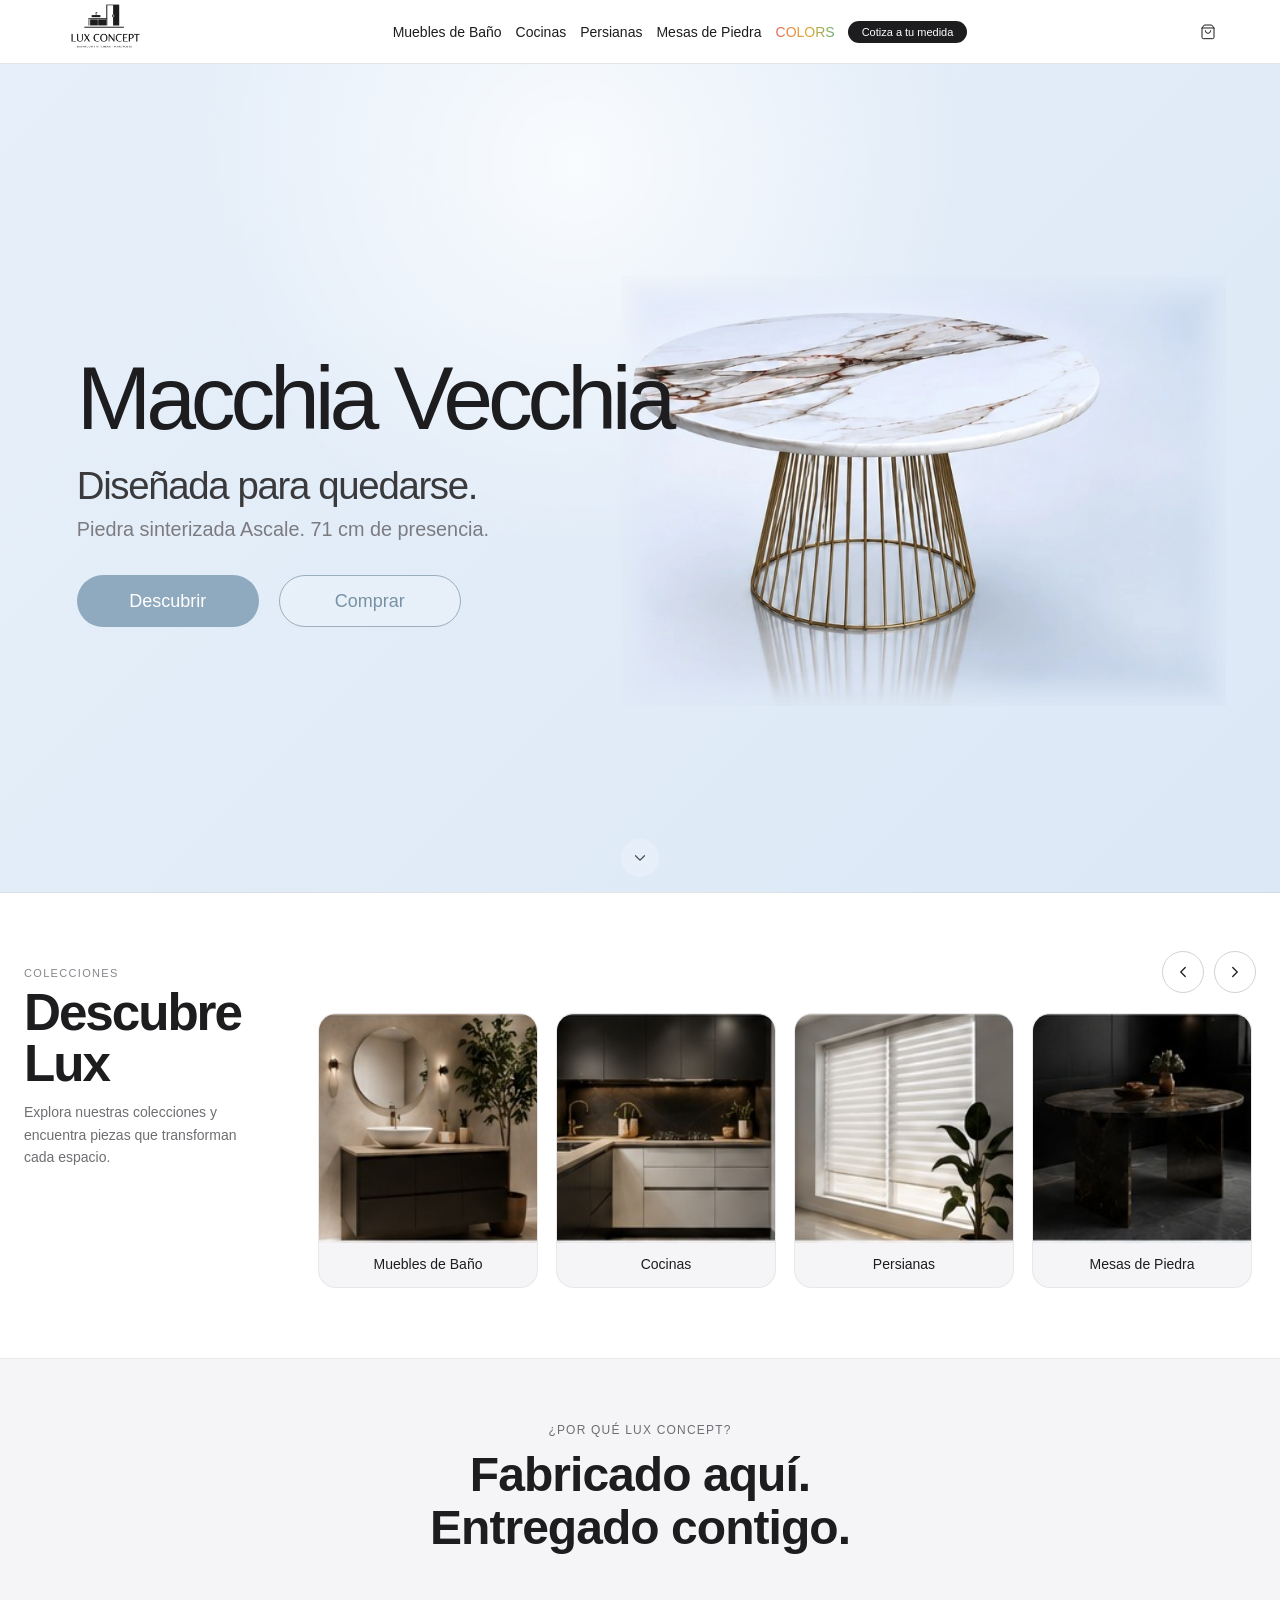
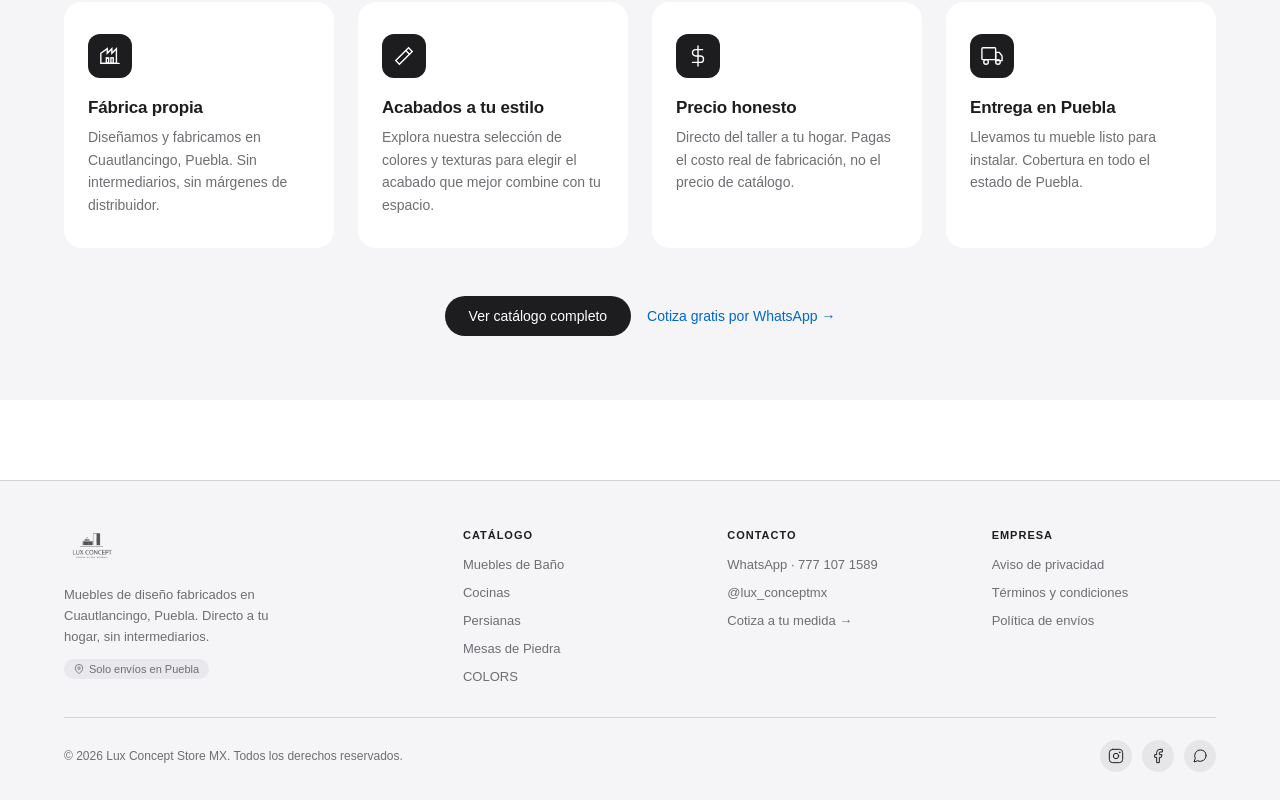
==== commit 7a60c2c8: "Update index.html" ====
--- a/index.html
+++ b/index.html
@@ -1,7 +1,7 @@
 <!DOCTYPE html>
 <html lang="es">
 <head>
-  <meta name="lux-build" content="2026-06-24-repaired-verified-08">
+  <meta name="lux-build" content="2026-06-24-repaired-polished-09">
   <meta charset="UTF-8">
   <link rel="icon" type="image/svg+xml" href="favicon.svg">
   <meta name="description" content="Lux Concept Store MX — Muebles de diseño fabricados en Puebla. Muebles de baño, cocinas, persianas, mesas de piedra y más. Entrega directa en Puebla, sin intermediarios.">
@@ -456,6 +456,60 @@
       .macchia-real-product img{
         width:118%;
         margin-left:-9%;
+      }
+    }
+  </style>
+
+
+  <style>
+    /* PULIDO FINAL HERO MACCHIA */
+    .macchia-real-inner{
+      grid-template-columns:minmax(430px,.92fr) minmax(560px,1.08fr)!important;
+      gap:56px!important;
+    }
+
+    .macchia-real-copy{
+      max-width:650px!important;
+    }
+
+    .macchia-real-product{
+      overflow:visible!important;
+      padding-left:18px;
+    }
+
+    .macchia-real-product img{
+      width:min(108%,880px)!important;
+      margin-left:0!important;
+      background:transparent!important;
+      mix-blend-mode:normal!important;
+    }
+
+    /* Garantizar que solo exista una flecha real */
+    .macchia-real-product::after,
+    .macchia-real-product::before{
+      content:none!important;
+      display:none!important;
+    }
+
+    @media(max-width:900px){
+      .macchia-real-inner{
+        grid-template-columns:1fr!important;
+        gap:14px!important;
+      }
+
+      .macchia-real-product{
+        padding-left:0;
+      }
+
+      .macchia-real-product img{
+        width:min(105%,780px)!important;
+      }
+    }
+
+    @media(max-width:600px){
+      .macchia-real-product img{
+        width:116%!important;
+        margin-left:-8%!important;
       }
     }
   </style>
@@ -528,7 +582,7 @@
 
       <div class="macchia-real-product">
         <img
-          src="[data-uri]"
+          src="[data-uri]"
           alt="Mesa Macchia Vecchia de piedra sinterizada Ascale"
           fetchpriority="high"
         >
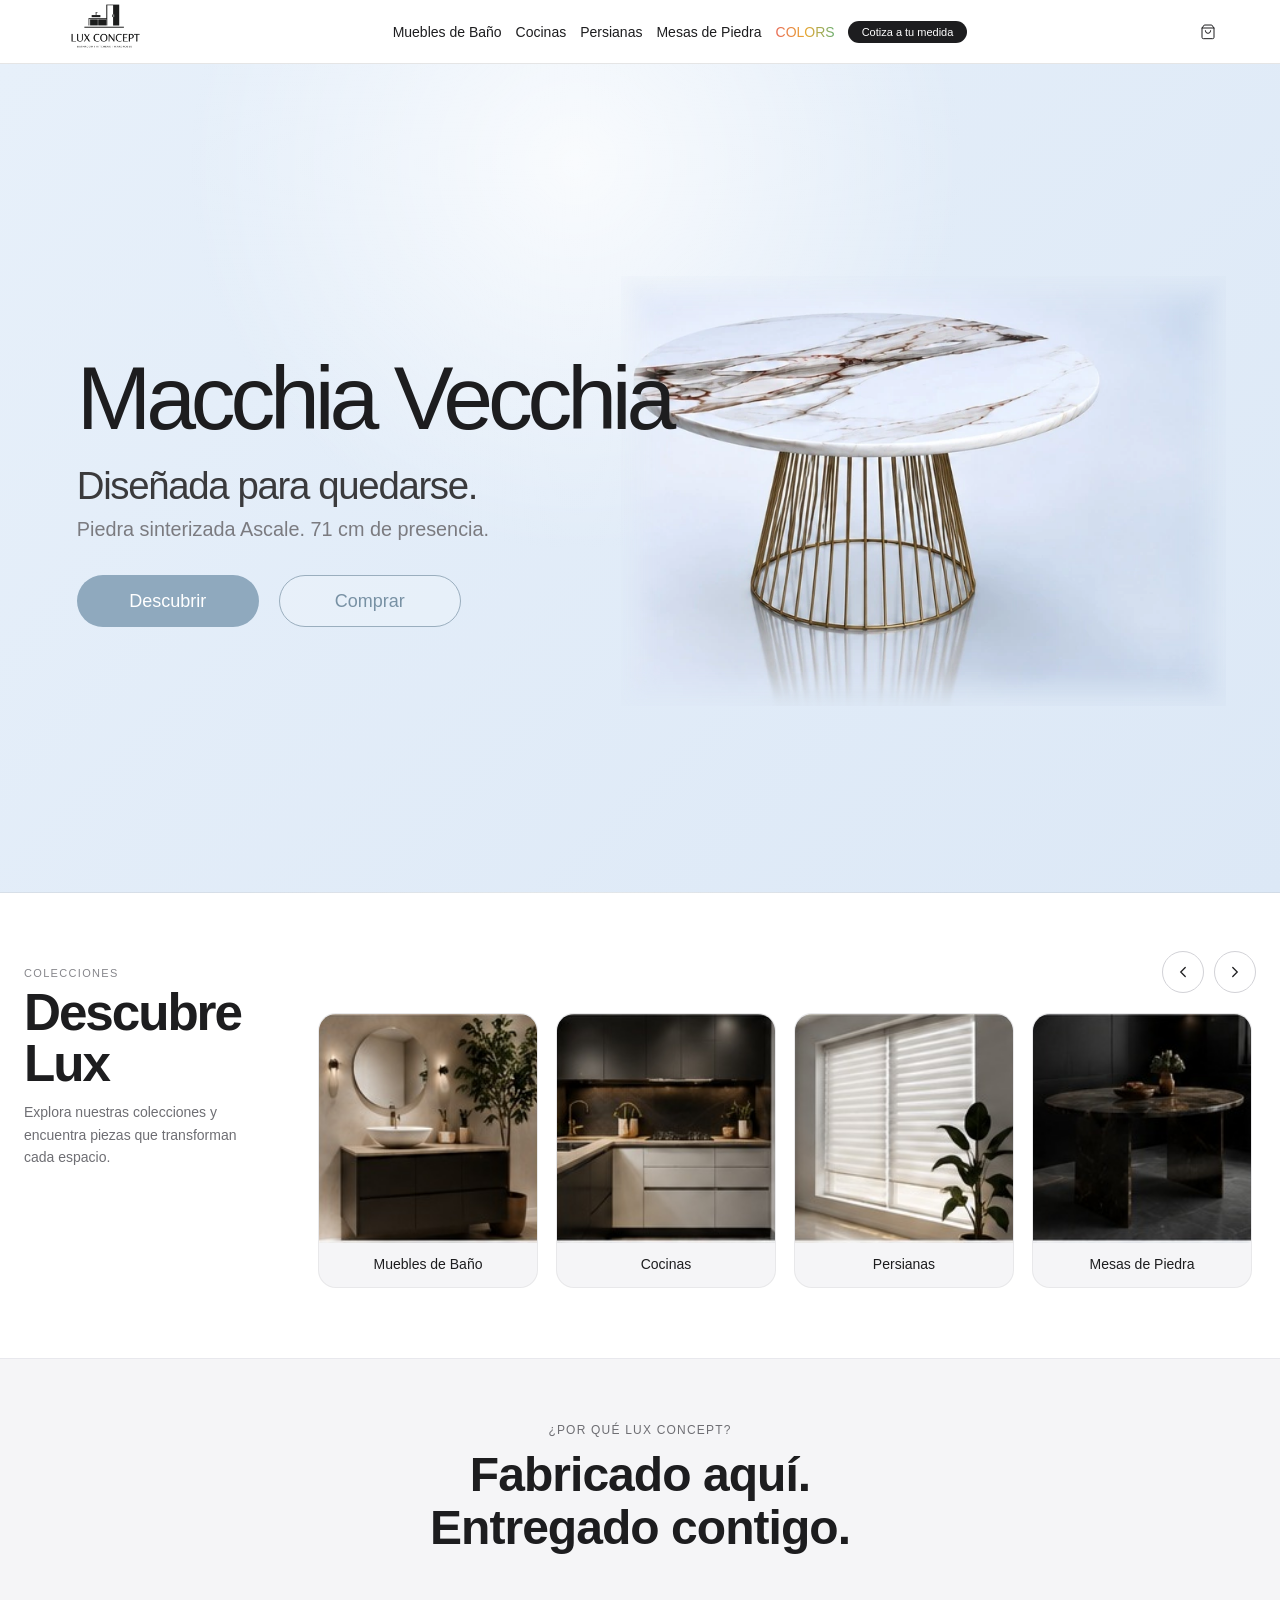
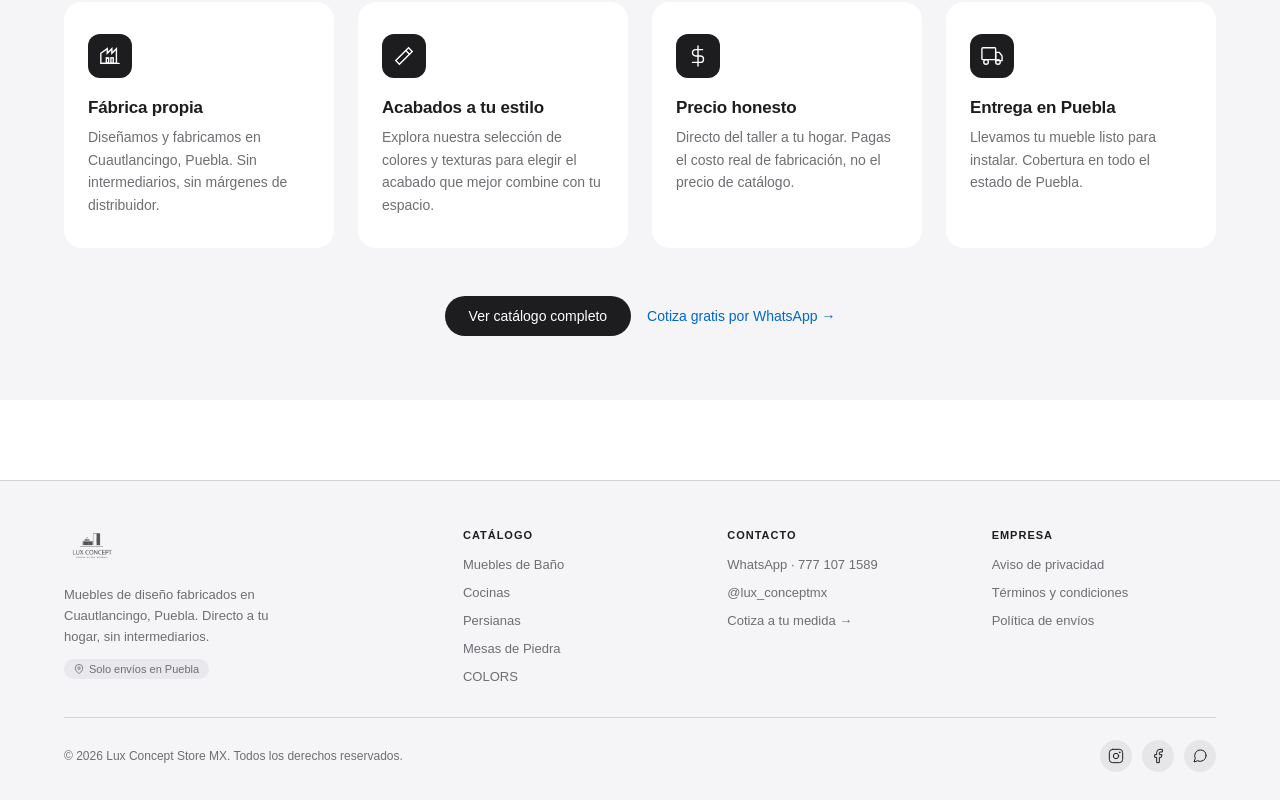
==== commit 4c3487c2: "Update index.html" ====
--- a/index.html
+++ b/index.html
@@ -1,7 +1,7 @@
 <!DOCTYPE html>
 <html lang="es">
 <head>
-  <meta name="lux-build" content="2026-06-24-repaired-polished-09">
+  <meta name="lux-build" content="2026-06-24-single-arrow-10">
   <meta charset="UTF-8">
   <link rel="icon" type="image/svg+xml" href="favicon.svg">
   <meta name="description" content="Lux Concept Store MX — Muebles de diseño fabricados en Puebla. Muebles de baño, cocinas, persianas, mesas de piedra y más. Entrega directa en Puebla, sin intermediarios.">
@@ -371,21 +371,6 @@
       mix-blend-mode:multiply;
     }
 
-    .macchia-real-down{
-      position:absolute;
-      left:50%;
-      bottom:15px;
-      transform:translateX(-50%);
-      width:38px;
-      height:38px;
-      display:grid;
-      place-items:center;
-      color:#4b4b4f;
-      text-decoration:none;
-      border-radius:50%;
-      background:rgba(255,255,255,.22);
-    }
-
     @media(max-width:900px){
       .macchia-real-inner{
         min-height:auto;
@@ -419,8 +404,6 @@
       .macchia-real-product img{
         width:min(105%,820px);
       }
-
-      .macchia-real-down{display:none}
     }
 
     @media(max-width:600px){
@@ -587,13 +570,6 @@
           fetchpriority="high"
         >
       </div>
-
-      <a class="macchia-real-down" href="#descubre-lux" aria-label="Bajar a Descubre Lux">
-        <svg width="18" height="18" viewBox="0 0 24 24" fill="none"
-             stroke="currentColor" stroke-width="1.6" stroke-linecap="round">
-          <path d="M6 9l6 6 6-6"/>
-        </svg>
-      </a>
     </div>
   </section>
 
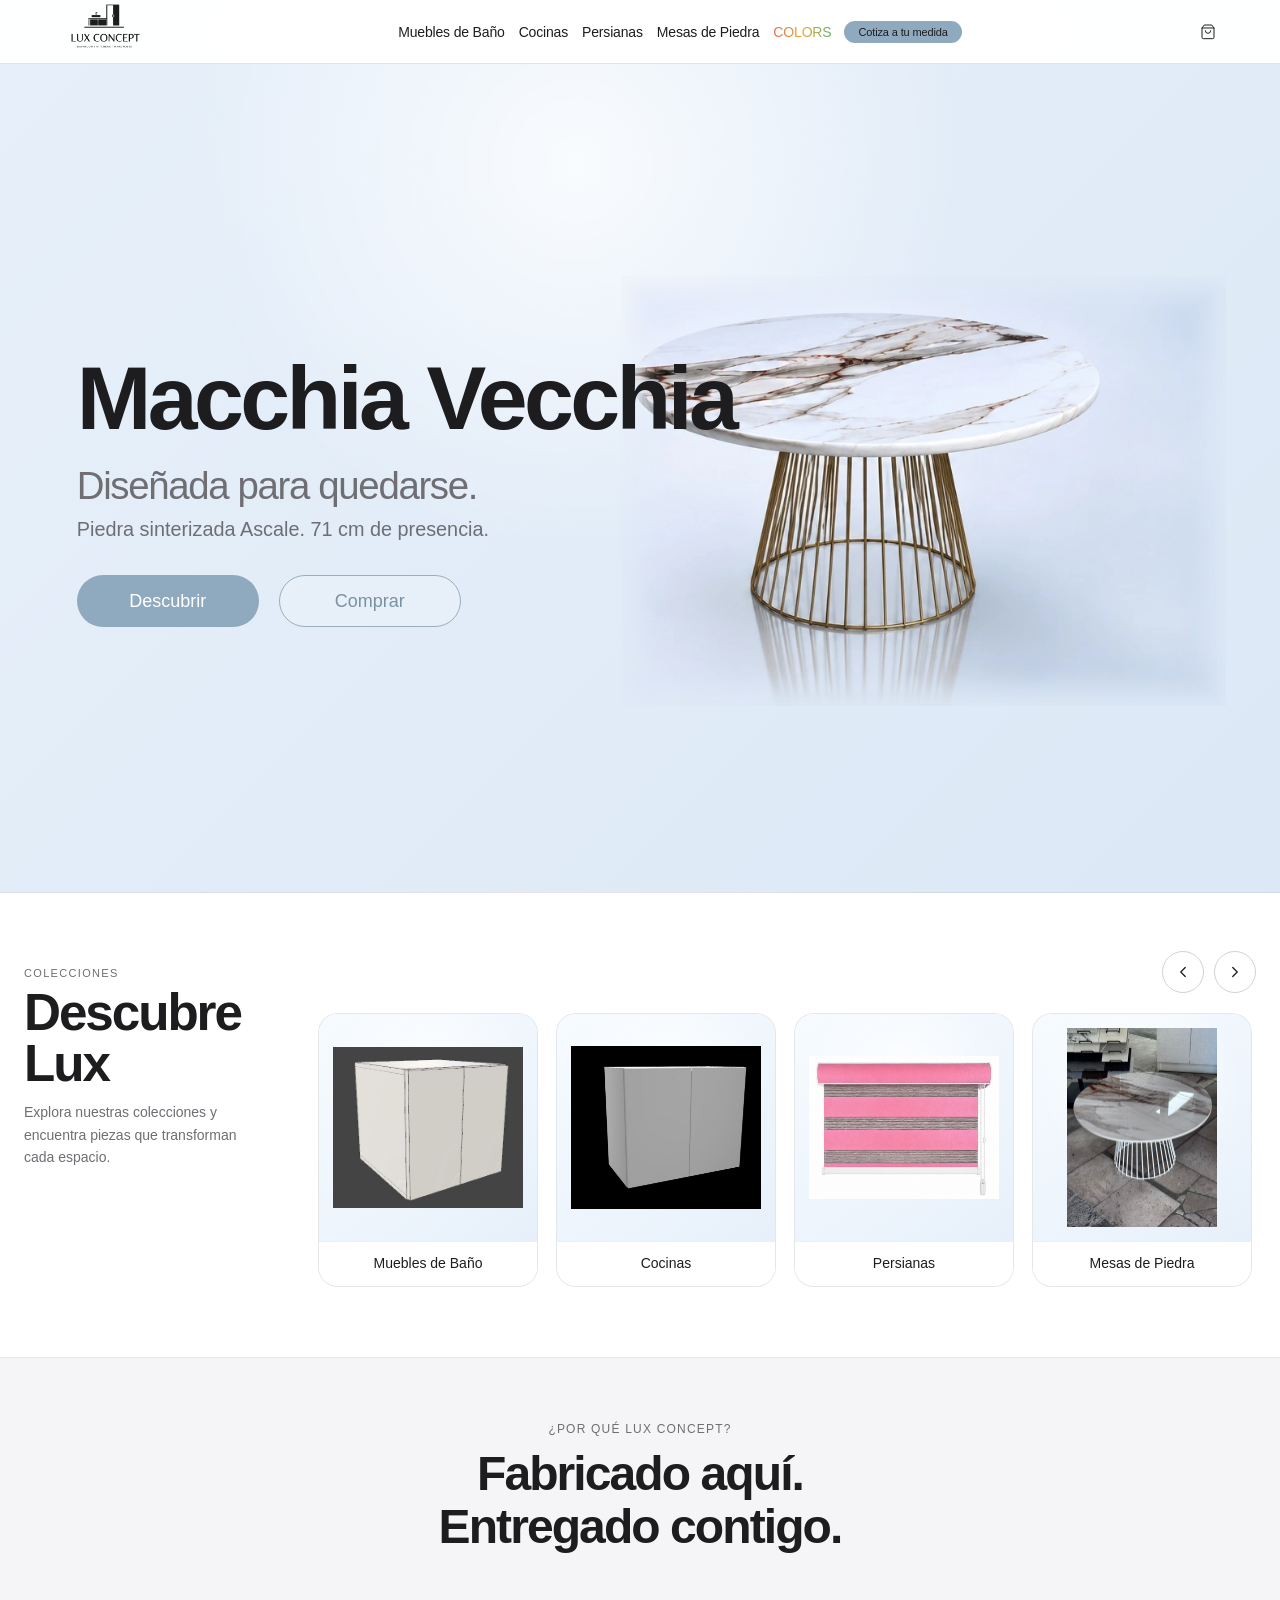
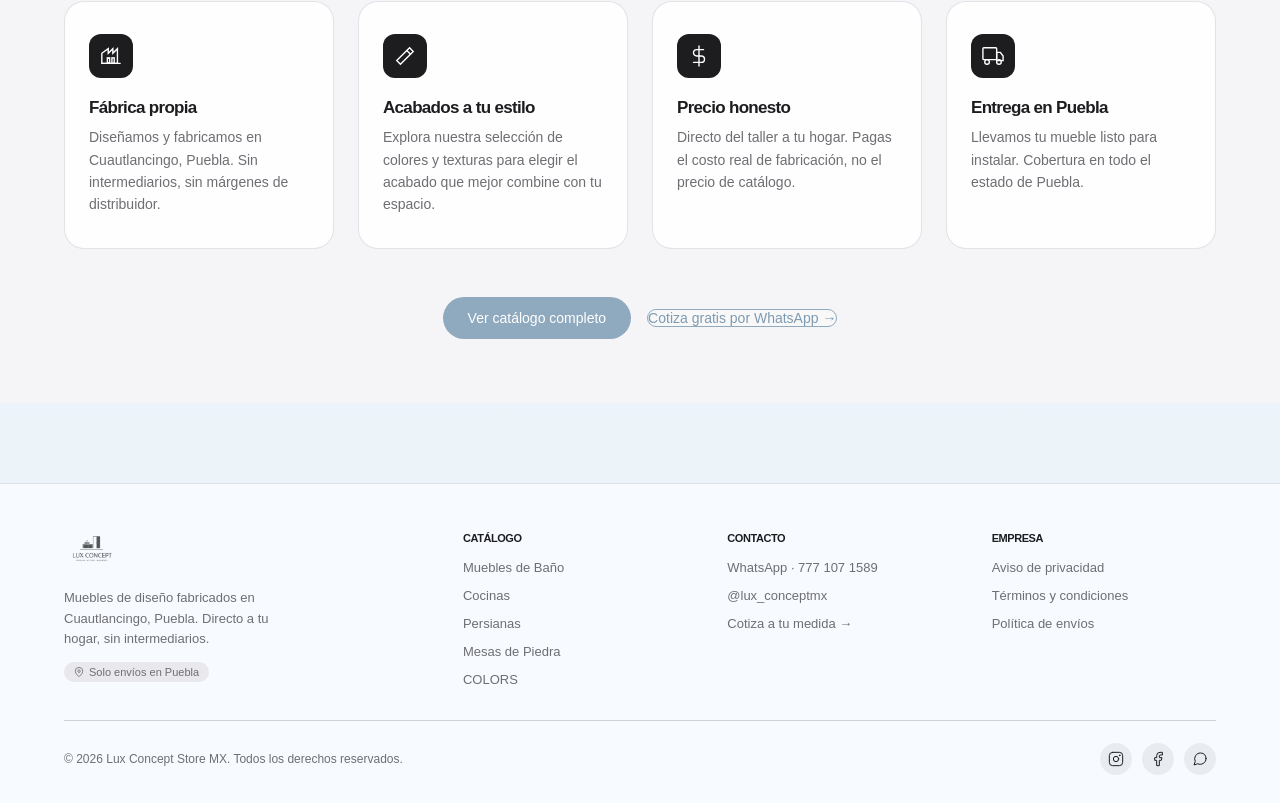
==== commit 6e291b92: "Update index.html" ====
--- a/index.html
+++ b/index.html
@@ -1,7 +1,7 @@
 <!DOCTYPE html>
 <html lang="es">
 <head>
-  <meta name="lux-build" content="2026-06-24-single-arrow-10">
+  <meta name="lux-build" content="2026-06-24-real-carousel-autoplay-01">
   <meta charset="UTF-8">
   <link rel="icon" type="image/svg+xml" href="favicon.svg">
   <meta name="description" content="Lux Concept Store MX — Muebles de diseño fabricados en Puebla. Muebles de baño, cocinas, persianas, mesas de piedra y más. Entrega directa en Puebla, sin intermediarios.">
@@ -493,6 +493,196 @@
       .macchia-real-product img{
         width:116%!important;
         margin-left:-8%!important;
+      }
+    }
+  </style>
+
+
+  <style>
+    /* OPTIMIZACIÓN EXCLUSIVA PARA CELULAR — PC NO CAMBIA */
+    @media (max-width:600px){
+      .macchia-real{
+        min-height:0!important;
+      }
+
+      .macchia-real-inner{
+        min-height:auto!important;
+        padding:34px 16px 8px!important;
+        gap:0!important;
+        display:grid!important;
+        grid-template-columns:1fr!important;
+        text-align:center!important;
+      }
+
+      .macchia-real-copy{
+        width:100%!important;
+        max-width:100%!important;
+        padding:0!important;
+        margin:0 auto!important;
+      }
+
+      .macchia-real h1{
+        font-size:clamp(39px,11.2vw,52px)!important;
+        line-height:1!important;
+        letter-spacing:-.055em!important;
+        white-space:nowrap!important;
+        margin:0!important;
+      }
+
+      .macchia-real-tagline{
+        font-size:clamp(23px,6.2vw,30px)!important;
+        line-height:1.08!important;
+        letter-spacing:-.035em!important;
+        margin:18px 0 10px!important;
+      }
+
+      .macchia-real-spec{
+        max-width:360px!important;
+        margin:0 auto!important;
+        font-size:14px!important;
+        line-height:1.35!important;
+      }
+
+      .macchia-real-actions{
+        width:100%!important;
+        max-width:390px!important;
+        margin:22px auto 0!important;
+        gap:12px!important;
+        justify-content:center!important;
+      }
+
+      .macchia-real-actions a{
+        min-width:0!important;
+        flex:1 1 0!important;
+        padding:13px 12px!important;
+        font-size:15px!important;
+        line-height:1!important;
+      }
+
+      .macchia-real-product{
+        width:100%!important;
+        min-height:0!important;
+        margin:-4px auto 0!important;
+        padding:0!important;
+        align-self:auto!important;
+        overflow:visible!important;
+      }
+
+      .macchia-real-product img{
+        width:108%!important;
+        max-width:none!important;
+        height:auto!important;
+        margin:0 0 -2px -4%!important;
+        object-fit:contain!important;
+      }
+
+      .lux-discovery{
+        padding-top:36px!important;
+      }
+    }
+
+    @media (max-width:390px){
+      .macchia-real-inner{
+        padding-top:30px!important;
+      }
+
+      .macchia-real h1{
+        font-size:38px!important;
+      }
+
+      .macchia-real-tagline{
+        font-size:22px!important;
+      }
+
+      .macchia-real-actions a{
+        font-size:14px!important;
+        padding:12px 10px!important;
+      }
+
+      .macchia-real-product img{
+        width:112%!important;
+        margin-left:-6%!important;
+      }
+    }
+  </style>
+
+
+  <style>
+    /* CARRUSEL REAL — MISMA DIRECCIÓN VISUAL DE LUX */
+    .lux-category-track{
+      scroll-behavior:smooth;
+      overscroll-behavior-inline:contain;
+    }
+
+    .lux-category-card{
+      background:rgba(255,255,255,.88)!important;
+      border:1px solid rgba(82,105,125,.16)!important;
+      border-radius:20px!important;
+      overflow:hidden;
+    }
+
+    .lux-category-media{
+      width:100%;
+      aspect-ratio:1 / 1.04;
+      display:flex;
+      align-items:center;
+      justify-content:center;
+      padding:14px;
+      box-sizing:border-box;
+      overflow:hidden;
+      background:
+        radial-gradient(circle at 50% 32%,rgba(255,255,255,.95),transparent 54%),
+        linear-gradient(145deg,#f7fbff,#e7f0fa);
+    }
+
+    .lux-category-card img{
+      display:block;
+      width:100%!important;
+      height:100%!important;
+      object-fit:contain!important;
+      object-position:center!important;
+      border-radius:12px;
+      background:transparent!important;
+    }
+
+    .lux-category-card span{
+      background:rgba(255,255,255,.94);
+      border-top:1px solid rgba(82,105,125,.10);
+      color:#1d1d1f!important;
+    }
+
+    .lux-colors-preview{
+      display:grid;
+      grid-template-columns:repeat(3,1fr);
+      gap:9px;
+      padding:24px;
+    }
+
+    .lux-colors-preview i{
+      display:block;
+      aspect-ratio:1;
+      border-radius:12px;
+      background:var(--sw);
+      border:1px solid rgba(29,29,31,.08);
+      box-shadow:inset 0 1px 0 rgba(255,255,255,.45);
+    }
+
+    .lux-category-card:hover .lux-category-media img{
+      transform:scale(1.025);
+    }
+
+    .lux-category-media img{
+      transition:transform .35s ease;
+    }
+
+    @media(max-width:700px){
+      .lux-category-media{
+        padding:12px;
+      }
+
+      .lux-colors-preview{
+        padding:20px;
+        gap:8px;
       }
     }
   </style>
@@ -599,27 +789,54 @@
 
       <div class="lux-category-track" id="lux-category-track">
         <a class="lux-category-card" href="pages/bano.html">
-          <img src="assets/campaigns/cards/bano.jpg" alt="Muebles de baño Lux">
+          <div class="lux-category-media">
+            <img src="assets/products/bano/gabinete.jpeg"
+                 alt="Lux Vanity S, producto real de Lux Concept"
+                 loading="lazy">
+          </div>
           <span>Muebles de Baño</span>
         </a>
 
         <a class="lux-category-card" href="pages/cocinas.html">
-          <img src="assets/campaigns/cards/cocinas.jpg" alt="Cocinas Lux">
+          <div class="lux-category-media">
+            <img src="assets/products/cocinas/alacena1/alacena1.jpeg"
+                 alt="Lux Cook S, producto real de Lux Concept"
+                 loading="lazy">
+          </div>
           <span>Cocinas</span>
         </a>
 
         <a class="lux-category-card" href="pages/persianas.html">
-          <img src="assets/campaigns/cards/persianas.jpg" alt="Persianas Lux">
+          <div class="lux-category-media">
+            <img src="assets/products/Cortinas/1/1.jpeg"
+                 alt="Persiana real del catálogo Lux Concept"
+                 loading="lazy">
+          </div>
           <span>Persianas</span>
         </a>
 
         <a class="lux-category-card" href="pages/mesas-piedra.html">
-          <img src="assets/campaigns/cards/mesas.jpg" alt="Mesas de piedra Lux">
+          <div class="lux-category-media">
+            <img src="assets/products/mesas-piedra/MESA.jpeg"
+                 alt="Mesa Macchia Vecchia real de Lux Concept"
+                 loading="lazy">
+          </div>
           <span>Mesas de Piedra</span>
         </a>
 
         <a class="lux-category-card" href="pages/colors.html">
-          <img src="assets/campaigns/cards/colors.jpg" alt="Muestrario Colors">
+          <div class="lux-category-media lux-colors-preview"
+               aria-label="Selección de colores y acabados">
+            <i style="--sw:#f5f3eb"></i>
+            <i style="--sw:#d9c7b0"></i>
+            <i style="--sw:#9d795f"></i>
+            <i style="--sw:#6f7478"></i>
+            <i style="--sw:#262626"></i>
+            <i style="--sw:#b97b64"></i>
+            <i style="--sw:#87929c"></i>
+            <i style="--sw:#d7d0c4"></i>
+            <i style="--sw:#59463c"></i>
+          </div>
           <span>Colors</span>
         </a>
       </div>
@@ -634,14 +851,76 @@
 
       if (!track || !previous || !next) return;
 
+      const prefersReducedMotion =
+        window.matchMedia('(prefers-reduced-motion: reduce)').matches;
+
+      let autoplayTimer = null;
+      let resumeTimer = null;
+      const interval = 4200;
+
+      const cardDistance = () => {
+        const card = track.querySelector('.lux-category-card');
+        if (!card) return 260;
+        const gap = parseFloat(getComputedStyle(track).gap) || 18;
+        return card.getBoundingClientRect().width + gap;
+      };
+
+      const maxScroll = () => Math.max(0, track.scrollWidth - track.clientWidth);
+
       const move = direction => {
-        const card = track.querySelector('.lux-category-card');
-        const distance = card ? card.getBoundingClientRect().width + 18 : 260;
-        track.scrollBy({ left: direction * distance, behavior: 'smooth' });
+        const nextLeft = track.scrollLeft + direction * cardDistance();
+
+        if (direction > 0 && nextLeft >= maxScroll() - 8) {
+          track.scrollTo({ left: 0, behavior: 'smooth' });
+        } else if (direction < 0 && nextLeft <= 8) {
+          track.scrollTo({ left: maxScroll(), behavior: 'smooth' });
+        } else {
+          track.scrollBy({ left: direction * cardDistance(), behavior: 'smooth' });
+        }
       };
 
-      previous.addEventListener('click', () => move(-1));
-      next.addEventListener('click', () => move(1));
+      const stopAutoplay = () => {
+        if (autoplayTimer) clearInterval(autoplayTimer);
+        autoplayTimer = null;
+      };
+
+      const startAutoplay = () => {
+        stopAutoplay();
+        if (prefersReducedMotion || document.hidden) return;
+        autoplayTimer = setInterval(() => move(1), interval);
+      };
+
+      const pauseAndResume = () => {
+        stopAutoplay();
+        if (resumeTimer) clearTimeout(resumeTimer);
+        resumeTimer = setTimeout(startAutoplay, 6500);
+      };
+
+      previous.addEventListener('click', () => {
+        move(-1);
+        pauseAndResume();
+      });
+
+      next.addEventListener('click', () => {
+        move(1);
+        pauseAndResume();
+      });
+
+      track.addEventListener('pointerenter', stopAutoplay);
+      track.addEventListener('pointerleave', startAutoplay);
+      track.addEventListener('focusin', stopAutoplay);
+      track.addEventListener('focusout', startAutoplay);
+      track.addEventListener('touchstart', pauseAndResume, { passive: true });
+      track.addEventListener('scroll', () => {
+        if (!autoplayTimer) return;
+      }, { passive: true });
+
+      document.addEventListener('visibilitychange', () => {
+        if (document.hidden) stopAutoplay();
+        else startAutoplay();
+      });
+
+      startAutoplay();
     })();
   </script>
 
--- a/css/mobile.css
+++ b/css/mobile.css
@@ -116,3 +116,485 @@
 @media (max-width: 600px) {
   .cgrid { grid-template-columns: repeat(2, 1fr); }
 }
+
+
+/* =========================================================
+   LUX CONCEPT — IDENTIDAD GLOBAL 2026
+   Aplicada a toda la tienda
+   ========================================================= */
+
+:root{
+  --lux-ice:#e7f0fa;
+  --lux-ice-deep:#dce8f6;
+  --lux-white:#ffffff;
+  --lux-ink:#1d1d1f;
+  --lux-ink-soft:#3a3a3c;
+  --lux-gray:#6e6e73;
+  --lux-gray-soft:#8a8a8f;
+  --lux-blue:#8fa9be;
+  --lux-blue-hover:#7e9ab1;
+  --lux-blue-pale:#edf4fa;
+  --lux-border:rgba(82,105,125,.18);
+  --lux-shadow:0 18px 50px rgba(75,100,125,.10);
+  --lux-radius:20px;
+  --lux-font:-apple-system,BlinkMacSystemFont,"SF Pro Display","SF Pro Text",
+             "Helvetica Neue","Segoe UI",Arial,sans-serif;
+}
+
+/* Base de toda la tienda */
+html{
+  scroll-behavior:smooth;
+  background:var(--lux-ice);
+}
+
+body,
+button,
+input,
+select,
+textarea{
+  font-family:var(--lux-font)!important;
+  -webkit-font-smoothing:antialiased;
+  text-rendering:optimizeLegibility;
+}
+
+body{
+  background:
+    radial-gradient(circle at 50% 0%,rgba(255,255,255,.72),transparent 34%),
+    linear-gradient(180deg,var(--lux-ice) 0%,var(--lux-blue-pale) 100%)!important;
+  color:var(--lux-ink)!important;
+}
+
+main,
+.page-main,
+.catalog-page,
+.product-page,
+.colors-page,
+.persianas-page{
+  color:var(--lux-ink);
+}
+
+/* Navegación compartida */
+.nav{
+  background:rgba(255,255,255,.94)!important;
+  border-bottom:1px solid var(--lux-border)!important;
+  backdrop-filter:blur(18px);
+  -webkit-backdrop-filter:blur(18px);
+}
+
+.nav-links a,
+.nav-mobile-menu a{
+  font-family:var(--lux-font)!important;
+  color:var(--lux-ink)!important;
+  font-weight:500!important;
+  letter-spacing:-.012em;
+}
+
+.nav-links a:hover,
+.nav-mobile-menu a:hover{
+  color:var(--lux-blue-hover)!important;
+}
+
+.nav-cta,
+.nav-mobile-menu .nav-cta{
+  background:var(--lux-blue)!important;
+  color:#fff!important;
+  border:none!important;
+  box-shadow:none!important;
+}
+
+.nav-cta:hover,
+.nav-mobile-menu .nav-cta:hover{
+  background:var(--lux-blue-hover)!important;
+  color:#fff!important;
+}
+
+/* Fondos principales */
+#vista-catalogo,
+.catalog-section,
+.catalog-grid,
+.mesas-section,
+.persianas-section,
+.colors-section,
+.cocinas-products,
+.product-section,
+.page-section{
+  background:transparent!important;
+}
+
+.catalog-hero,
+.page-hero,
+.products-hero,
+.mesas-hero,
+.colors-hero,
+.persianas-hero,
+.cocinas-hero,
+.hero-copy{
+  background:transparent!important;
+  border-color:var(--lux-border)!important;
+}
+
+/* Jerarquía tipográfica */
+h1,h2,h3,h4,
+.catalog-hero h1,
+.page-title,
+.product-title,
+.mesa-card-name,
+.catalog-card-name,
+.cook-card-name,
+.persiana-title{
+  font-family:var(--lux-font)!important;
+  color:var(--lux-ink)!important;
+  letter-spacing:-.04em!important;
+}
+
+h1,
+.catalog-hero h1,
+.page-title{
+  font-weight:600!important;
+}
+
+h2,h3,h4,
+.catalog-card-name,
+.mesa-card-name,
+.cook-card-name{
+  font-weight:600!important;
+}
+
+p,
+.page-subtitle,
+.catalog-hero p,
+.catalog-card-desc,
+.mesa-card-desc,
+.cook-card-desc,
+.product-description,
+.footer-brand p,
+.footer-copy,
+.delivery-option-sub,
+.extra-row-desc{
+  font-family:var(--lux-font)!important;
+  color:var(--lux-gray)!important;
+}
+
+/* Eyebrows, etiquetas y subtítulos */
+.eyebrow,
+.hero-eyebrow,
+.catalog-card-cat,
+.mesa-card-cat,
+.cook-card-cat,
+.product-category,
+.total-label,
+.lux-quote-eyebrow,
+.lux-cart-item-cat,
+.section-label,
+.brand-label{
+  color:var(--lux-gray)!important;
+  letter-spacing:.12em!important;
+  text-transform:uppercase;
+}
+
+/* Tarjetas */
+.catalog-card,
+.mesa-card,
+.cook-card,
+.product-card,
+.persiana-card,
+.color-card,
+.csw,
+.dif-card{
+  background:rgba(255,255,255,.90)!important;
+  border:1px solid var(--lux-border)!important;
+  border-radius:var(--lux-radius)!important;
+  box-shadow:none!important;
+}
+
+.catalog-card:hover,
+.mesa-card:hover,
+.cook-card:hover,
+.product-card:hover,
+.persiana-card:hover,
+.color-card:hover{
+  transform:translateY(-4px);
+  box-shadow:var(--lux-shadow)!important;
+}
+
+.catalog-card-img,
+.mesa-card img,
+.cook-card-img,
+.product-image,
+.product-viewer,
+.color-preview{
+  background:rgba(255,255,255,.48)!important;
+}
+
+/* Botones generales */
+.btn-primary,
+.btn-ver,
+.btn-cart,
+.btn-whatsapp,
+.add-to-cart,
+.product-add,
+.cook-configure,
+.lux-quote-add,
+.lux-cart-checkout-btn,
+.map-search button,
+.lux-quote-search button,
+button[type="submit"]{
+  font-family:var(--lux-font)!important;
+  background:var(--lux-blue)!important;
+  color:#fff!important;
+  border:1px solid transparent!important;
+  border-radius:999px!important;
+  box-shadow:none!important;
+  font-weight:500!important;
+}
+
+.btn-primary:hover,
+.btn-ver:hover,
+.btn-cart:hover,
+.btn-whatsapp:hover,
+.add-to-cart:hover,
+.product-add:hover,
+.cook-configure:hover,
+.lux-quote-add:hover,
+.lux-cart-checkout-btn:hover,
+.map-search button:hover,
+.lux-quote-search button:hover,
+button[type="submit"]:hover{
+  background:var(--lux-blue-hover)!important;
+  color:#fff!important;
+}
+
+/* Botones secundarios y Pagar ahora */
+.btn-secondary,
+.btn-back,
+.lux-quote-pay,
+.btn-cart-pay,
+.lux-cart-clear,
+.filter-btn,
+.cat-tab{
+  font-family:var(--lux-font)!important;
+  background:rgba(255,255,255,.24)!important;
+  color:var(--lux-blue-hover)!important;
+  border:1px solid var(--lux-blue)!important;
+  border-radius:999px!important;
+  box-shadow:none!important;
+}
+
+.lux-quote-pay:hover,
+.btn-cart-pay:hover,
+.btn-secondary:hover,
+.btn-back:hover,
+.filter-btn:hover,
+.cat-tab:hover{
+  background:rgba(255,255,255,.58)!important;
+  color:var(--lux-ink)!important;
+}
+
+/* Mantener la acción de continuar comprando como botón principal */
+.btn-cart-continue{
+  background:var(--lux-blue)!important;
+  color:#fff!important;
+}
+
+/* Precios y totales */
+.catalog-card-price,
+.mesa-card-price,
+.cook-card-price,
+.product-price,
+.price-amount,
+.total-amount,
+.lux-quote-total-value,
+#lux-cart-total{
+  color:var(--lux-ink)!important;
+  font-family:var(--lux-font)!important;
+  letter-spacing:-.035em!important;
+}
+
+.total-block,
+.lux-quote-total,
+.delivery-km-result,
+.lux-cart-empty,
+.lux-quote-result{
+  background:rgba(255,255,255,.60)!important;
+  border:1px solid var(--lux-border)!important;
+}
+
+/* Formularios y opciones */
+input,
+select,
+textarea,
+.map-search input,
+.lux-quote-search input{
+  background:rgba(255,255,255,.82)!important;
+  color:var(--lux-ink)!important;
+  border:1px solid var(--lux-border)!important;
+  border-radius:12px!important;
+  outline:none!important;
+}
+
+input:focus,
+select:focus,
+textarea:focus,
+.map-search input:focus,
+.lux-quote-search input:focus{
+  border-color:var(--lux-blue)!important;
+  box-shadow:0 0 0 3px rgba(143,169,190,.20)!important;
+}
+
+input[type="checkbox"],
+input[type="radio"]{
+  accent-color:var(--lux-blue)!important;
+}
+
+.delivery-option,
+.lux-quote-delivery-option,
+.extra-row,
+.lux-quote-check{
+  background:rgba(255,255,255,.50)!important;
+  border-color:var(--lux-border)!important;
+}
+
+.delivery-option.selected,
+.lux-quote-delivery-option.selected{
+  background:rgba(255,255,255,.86)!important;
+  border-color:var(--lux-blue)!important;
+}
+
+/* Configurador compartido */
+.lux-quote-overlay{
+  background:rgba(55,70,90,.42)!important;
+  backdrop-filter:blur(12px);
+  -webkit-backdrop-filter:blur(12px);
+}
+
+.lux-quote-dialog{
+  background:linear-gradient(145deg,#fff,var(--lux-blue-pale))!important;
+  border:1px solid rgba(255,255,255,.85)!important;
+  border-radius:26px!important;
+}
+
+.lux-quote-media{
+  background:
+    radial-gradient(circle at 50% 30%,#fff,var(--lux-ice))!important;
+}
+
+.lux-quote-content{
+  background:transparent!important;
+}
+
+.lux-quote-title{
+  color:var(--lux-ink)!important;
+  font-family:var(--lux-font)!important;
+}
+
+.lux-quote-desc,
+.lux-quote-label,
+.lux-quote-note,
+.lux-quote-total-breakdown{
+  color:var(--lux-gray)!important;
+}
+
+/* Carrito */
+#lux-cart-overlay{
+  background:rgba(55,70,90,.42)!important;
+  backdrop-filter:blur(10px);
+  -webkit-backdrop-filter:blur(10px);
+}
+
+.lux-cart-panel{
+  background:linear-gradient(180deg,#fff,var(--lux-blue-pale))!important;
+  color:var(--lux-ink)!important;
+  border-left:1px solid var(--lux-border)!important;
+}
+
+.lux-cart-head,
+#lux-cart-footer{
+  border-color:var(--lux-border)!important;
+}
+
+.lux-cart-item{
+  border-color:var(--lux-border)!important;
+}
+
+.lux-cart-item-img{
+  background-color:rgba(255,255,255,.65)!important;
+}
+
+.lux-cart-item-name,
+.lux-cart-item-price{
+  color:var(--lux-ink)!important;
+}
+
+.lux-cart-item-details,
+.lux-cart-disclaimer{
+  color:var(--lux-gray)!important;
+}
+
+/* COLORS */
+.csw,
+.color-swatch,
+.swatch{
+  border-color:rgba(82,105,125,.20)!important;
+}
+
+.swatch.active,
+.color-swatch.active{
+  box-shadow:0 0 0 2px var(--lux-blue)!important;
+  border-color:#fff!important;
+}
+
+/* Pie de página */
+.site-footer{
+  background:#f7fbff!important;
+  border-top:1px solid var(--lux-border)!important;
+}
+
+.footer-title,
+.footer-brand strong{
+  color:var(--lux-ink)!important;
+}
+
+.footer-col a{
+  color:var(--lux-gray)!important;
+}
+
+.footer-col a:hover{
+  color:var(--lux-blue-hover)!important;
+}
+
+/* Breadcrumbs y enlaces */
+.breadcrumb,
+.breadcrumb a{
+  color:var(--lux-gray)!important;
+}
+
+a{
+  text-decoration-thickness:1px;
+  text-underline-offset:3px;
+}
+
+/* Evitar bloques blancos duros en móvil */
+@media(max-width:768px){
+  body{
+    background:
+      linear-gradient(180deg,var(--lux-ice) 0%,var(--lux-blue-pale) 100%)!important;
+  }
+
+  .catalog-grid,
+  .mesas-grid,
+  .cook-grid,
+  .persianas-grid{
+    gap:18px!important;
+  }
+
+  .catalog-card,
+  .mesa-card,
+  .cook-card,
+  .persiana-card{
+    border-radius:18px!important;
+  }
+
+  .nav-mobile-menu{
+    background:rgba(247,251,255,.97)!important;
+  }
+}
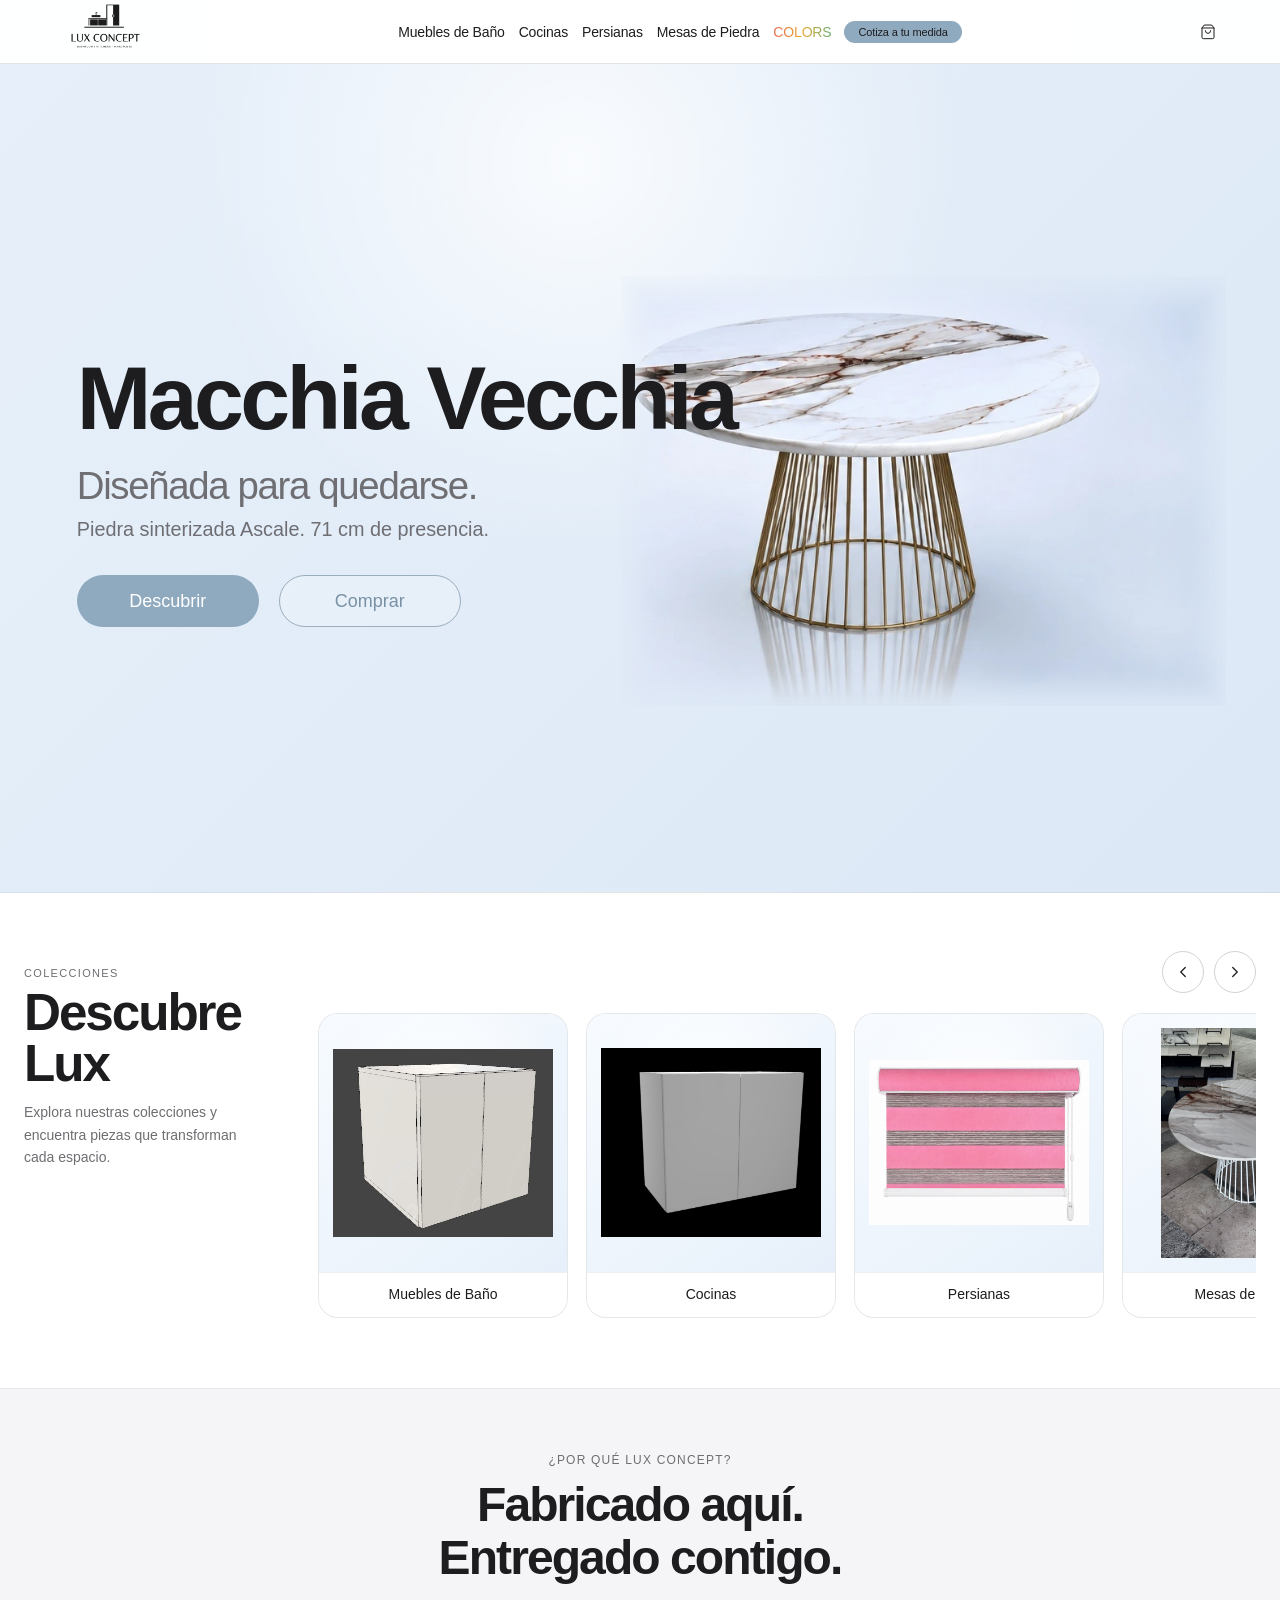
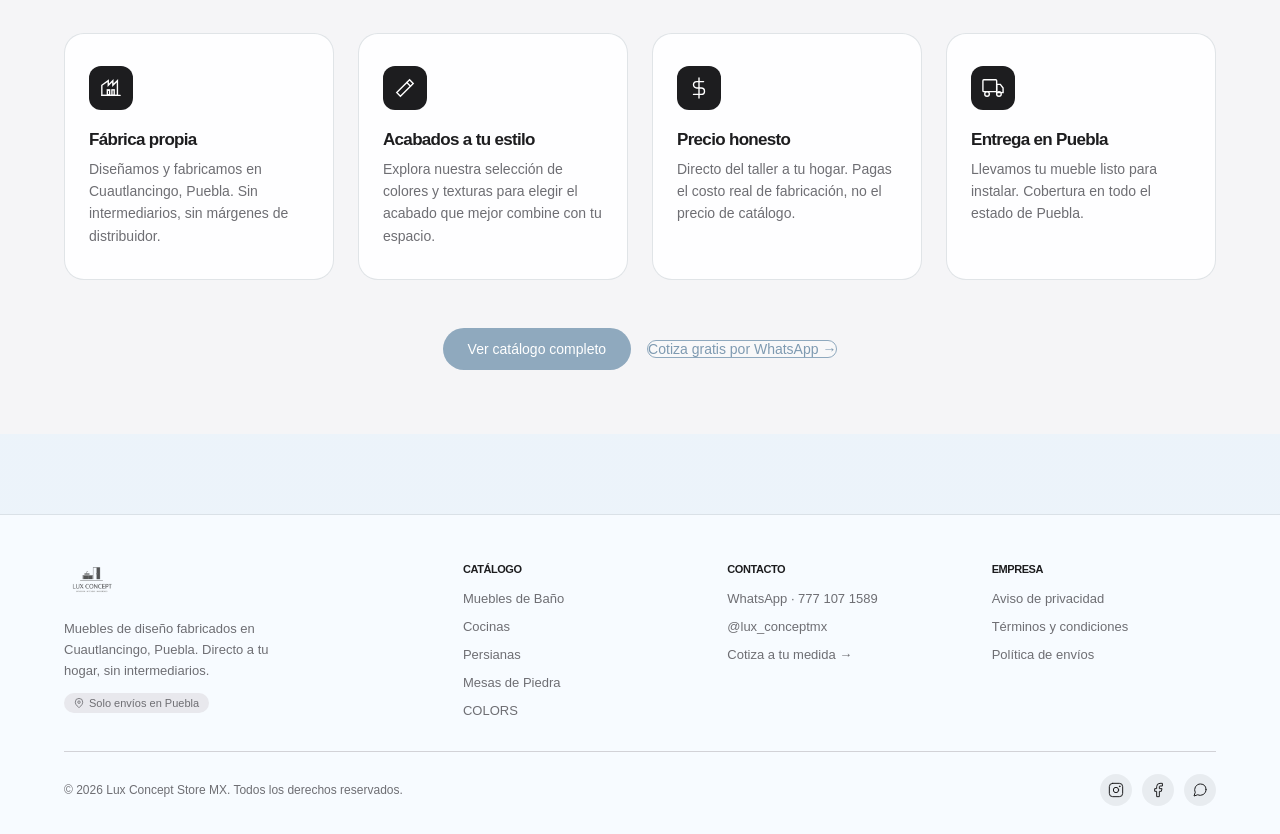
==== commit 5bd94e1c: "." ====
--- a/index.html
+++ b/index.html
@@ -1,7 +1,7 @@
 <!DOCTYPE html>
 <html lang="es">
 <head>
-  <meta name="lux-build" content="2026-06-24-real-carousel-autoplay-01">
+  <meta name="lux-build" content="2026-06-24-carousel-map-shipping-01">
   <meta charset="UTF-8">
   <link rel="icon" type="image/svg+xml" href="favicon.svg">
   <meta name="description" content="Lux Concept Store MX — Muebles de diseño fabricados en Puebla. Muebles de baño, cocinas, persianas, mesas de piedra y más. Entrega directa en Puebla, sin intermediarios.">
@@ -843,86 +843,7 @@
     </div>
   </section>
 
-  <script>
-    (() => {
-      const track = document.getElementById('lux-category-track');
-      const previous = document.getElementById('lux-carousel-prev');
-      const next = document.getElementById('lux-carousel-next');
-
-      if (!track || !previous || !next) return;
-
-      const prefersReducedMotion =
-        window.matchMedia('(prefers-reduced-motion: reduce)').matches;
-
-      let autoplayTimer = null;
-      let resumeTimer = null;
-      const interval = 4200;
-
-      const cardDistance = () => {
-        const card = track.querySelector('.lux-category-card');
-        if (!card) return 260;
-        const gap = parseFloat(getComputedStyle(track).gap) || 18;
-        return card.getBoundingClientRect().width + gap;
-      };
-
-      const maxScroll = () => Math.max(0, track.scrollWidth - track.clientWidth);
-
-      const move = direction => {
-        const nextLeft = track.scrollLeft + direction * cardDistance();
-
-        if (direction > 0 && nextLeft >= maxScroll() - 8) {
-          track.scrollTo({ left: 0, behavior: 'smooth' });
-        } else if (direction < 0 && nextLeft <= 8) {
-          track.scrollTo({ left: maxScroll(), behavior: 'smooth' });
-        } else {
-          track.scrollBy({ left: direction * cardDistance(), behavior: 'smooth' });
-        }
-      };
-
-      const stopAutoplay = () => {
-        if (autoplayTimer) clearInterval(autoplayTimer);
-        autoplayTimer = null;
-      };
-
-      const startAutoplay = () => {
-        stopAutoplay();
-        if (prefersReducedMotion || document.hidden) return;
-        autoplayTimer = setInterval(() => move(1), interval);
-      };
-
-      const pauseAndResume = () => {
-        stopAutoplay();
-        if (resumeTimer) clearTimeout(resumeTimer);
-        resumeTimer = setTimeout(startAutoplay, 6500);
-      };
-
-      previous.addEventListener('click', () => {
-        move(-1);
-        pauseAndResume();
-      });
-
-      next.addEventListener('click', () => {
-        move(1);
-        pauseAndResume();
-      });
-
-      track.addEventListener('pointerenter', stopAutoplay);
-      track.addEventListener('pointerleave', startAutoplay);
-      track.addEventListener('focusin', stopAutoplay);
-      track.addEventListener('focusout', startAutoplay);
-      track.addEventListener('touchstart', pauseAndResume, { passive: true });
-      track.addEventListener('scroll', () => {
-        if (!autoplayTimer) return;
-      }, { passive: true });
-
-      document.addEventListener('visibilitychange', () => {
-        if (document.hidden) stopAutoplay();
-        else startAutoplay();
-      });
-
-      startAutoplay();
-    })();
-  </script>
+  
 
   <!-- DIFERENCIADORES -->
   <style>
@@ -1064,5 +985,6 @@
     }
   </script>
   <script src="js/cart.js"></script>
+  <script src="js/lux-fixes.js"></script>
 </body>
 </html>
--- a/css/mobile.css
+++ b/css/mobile.css
@@ -299,7 +299,6 @@
 .product-card,
 .persiana-card,
 .color-card,
-.csw,
 .dif-card{
   background:rgba(255,255,255,.90)!important;
   border:1px solid var(--lux-border)!important;
@@ -598,3 +597,34 @@
     background:rgba(247,251,255,.97)!important;
   }
 }
+
+
+/* =========================================================
+   FIX COLORS — permite mostrar colores y texturas reales
+   ========================================================= */
+.csw{
+  width:100%!important;
+  border-radius:0!important;
+  border-left:0!important;
+  border-right:0!important;
+  border-top:0!important;
+  box-shadow:none!important;
+  background-color:transparent;
+  background-repeat:no-repeat!important;
+  background-size:cover!important;
+  background-position:center!important;
+}
+
+.cc{
+  overflow:hidden!important;
+  background:rgba(255,255,255,.90)!important;
+  border:1px solid var(--lux-border)!important;
+  border-radius:14px!important;
+}
+
+.dsw,
+.color-float-swatch{
+  background-repeat:no-repeat!important;
+  background-size:cover!important;
+  background-position:center!important;
+}
